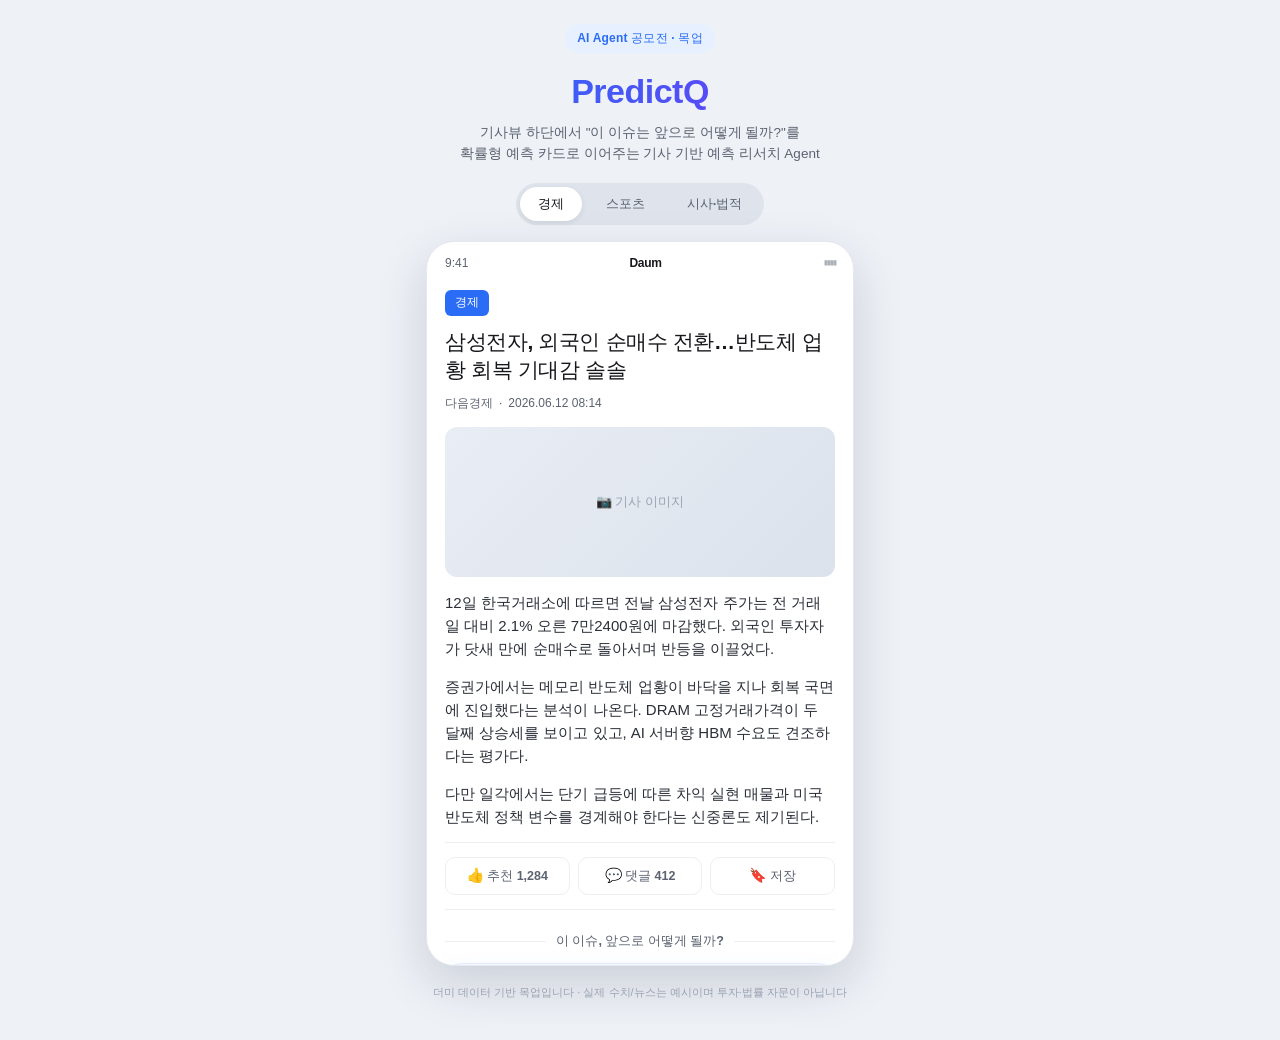
==== index.html @ 740103e2 "feat: PredictQ 기사 기반 예측 카드 Agent 목업 초기 구현 - 다음 모바일 기사뷰 + 하단 예측 카드 정적 목업 - 경제/스포츠/시사·법적 3개 예시 기사 전환 -" ====
<!DOCTYPE html>
<html lang="ko">
<head>
  <meta charset="UTF-8" />
  <meta name="viewport" content="width=device-width, initial-scale=1.0" />
  <title>PredictQ · 다음 기사 기반 예측 리서치 Agent</title>
  <meta name="description" content="다음 모바일 기사뷰 하단에서 '이 이슈는 앞으로 어떻게 될까?'를 확률형 예측 카드로 이어주는 AI Agent 목업" />
  <link rel="stylesheet" href="styles.css" />
</head>
<body>
  <!-- 데스크톱에서도 모바일 프레임 안에 보이도록 감싸는 영역 -->
  <div class="stage">
    <header class="intro">
      <span class="intro__badge">AI Agent 공모전 · 목업</span>
      <h1 class="intro__title">PredictQ</h1>
      <p class="intro__desc">
        기사뷰 하단에서 "이 이슈는 앞으로 어떻게 될까?"를<br />
        <strong>확률형 예측 카드</strong>로 이어주는 기사 기반 예측 리서치 Agent
      </p>
    </header>

    <!-- 예시 기사 전환 탭 -->
    <nav class="switcher" aria-label="예시 기사 선택">
      <button class="switcher__btn is-active" data-index="0">경제</button>
      <button class="switcher__btn" data-index="1">스포츠</button>
      <button class="switcher__btn" data-index="2">시사·법적</button>
    </nav>

    <!-- 모바일 기사뷰 프레임 -->
    <div class="phone">
      <div class="phone__bar">
        <span class="phone__time">9:41</span>
        <span class="phone__brand">Daum</span>
        <span class="phone__icons">▮▮▮ ▮</span>
      </div>
      <main class="article" id="article">
        <!-- JS가 렌더링 -->
      </main>
    </div>

    <footer class="credit">
      더미 데이터 기반 목업입니다 · 실제 수치/뉴스는 예시이며 투자·법률 자문이 아닙니다
    </footer>
  </div>

  <script src="data.js"></script>
  <script src="app.js"></script>
</body>
</html>
---- styles.css ----
/* ===== PredictQ 목업 스타일 ===== */

:root {
  --bg: #eef1f6;
  --phone-bg: #ffffff;
  --ink: #17181c;
  --ink-2: #5b6270;
  --line: #eceef2;
  --accent: #2b6cf6;       /* PredictQ 기본 강조색 */
  --high: #1e9e6a;         /* 확률 높음 */
  --mid: #d98a17;          /* 확률 중간 */
  --low: #6b7280;          /* 확률 낮음/불확실 */
  --radius: 16px;
  font-synthesis: none;
}

* { box-sizing: border-box; }

body {
  margin: 0;
  background: var(--bg);
  color: var(--ink);
  font-family: -apple-system, BlinkMacSystemFont, "Apple SD Gothic Neo",
    "Pretendard", "Malgun Gothic", sans-serif;
  -webkit-font-smoothing: antialiased;
  line-height: 1.55;
}

.stage {
  max-width: 460px;
  margin: 0 auto;
  padding: 24px 16px 40px;
}

/* ── 인트로 ── */
.intro { text-align: center; margin-bottom: 18px; }
.intro__badge {
  display: inline-block;
  font-size: 12px;
  font-weight: 700;
  color: var(--accent);
  background: #e7f0ff;
  padding: 5px 12px;
  border-radius: 999px;
  letter-spacing: 0.2px;
}
.intro__title {
  font-size: 34px;
  font-weight: 800;
  margin: 12px 0 6px;
  letter-spacing: -0.5px;
  background: linear-gradient(90deg, #2b6cf6, #6a3df6);
  -webkit-background-clip: text;
  background-clip: text;
  color: transparent;
}
.intro__desc { font-size: 13.5px; color: var(--ink-2); margin: 0; }

/* ── 예시 전환 탭 ── */
.switcher {
  display: flex;
  gap: 6px;
  background: #dfe4ec;
  padding: 4px;
  border-radius: 999px;
  margin: 0 auto 16px;
  width: fit-content;
}
.switcher__btn {
  border: 0;
  background: transparent;
  color: var(--ink-2);
  font-size: 13px;
  font-weight: 700;
  padding: 8px 18px;
  border-radius: 999px;
  cursor: pointer;
  transition: all 0.18s;
}
.switcher__btn.is-active {
  background: #fff;
  color: var(--ink);
  box-shadow: 0 2px 6px rgba(0, 0, 0, 0.08);
}

/* ── 모바일 프레임 ── */
.phone {
  background: var(--phone-bg);
  border-radius: 28px;
  box-shadow: 0 18px 50px rgba(20, 30, 60, 0.16);
  overflow: hidden;
  border: 1px solid #e4e8ef;
}
.phone__bar {
  display: flex;
  align-items: center;
  justify-content: space-between;
  padding: 12px 18px 8px;
  font-size: 12px;
  color: var(--ink-2);
}
.phone__brand { font-weight: 800; color: var(--ink); letter-spacing: -0.3px; }
.phone__icons { letter-spacing: -3px; opacity: 0.5; }

.article {
  padding: 8px 18px 24px;
  max-height: 76vh;
  overflow-y: auto;
}

/* ── 기사 본문 ── */
.article__cat {
  display: inline-block;
  font-size: 11.5px;
  font-weight: 800;
  padding: 4px 10px;
  border-radius: 6px;
  color: #fff;
}
.cat--econ { background: #2b6cf6; }
.cat--sports { background: #1e9e6a; }
.cat--legal { background: #8a55d6; }

.article__title {
  font-size: 21px;
  font-weight: 800;
  line-height: 1.35;
  letter-spacing: -0.4px;
  margin: 12px 0 10px;
}
.article__meta {
  display: flex;
  gap: 6px;
  font-size: 12px;
  color: var(--ink-2);
  margin-bottom: 14px;
}
.article__photo {
  height: 150px;
  background: linear-gradient(135deg, #e9edf4, #dbe2ec);
  border-radius: 12px;
  display: flex;
  align-items: center;
  justify-content: center;
  color: #9aa3b2;
  font-size: 13px;
  font-weight: 600;
  margin-bottom: 14px;
}
.article__p {
  font-size: 15px;
  color: #2b2f38;
  margin: 0 0 14px;
}

/* ── 기사 하단 피드백 ── */
.article__feedback {
  display: flex;
  gap: 8px;
  padding: 14px 0;
  border-top: 1px solid var(--line);
  border-bottom: 1px solid var(--line);
}
.fb {
  flex: 1;
  border: 1px solid var(--line);
  background: #fff;
  border-radius: 10px;
  padding: 9px 0;
  font-size: 12.5px;
  font-weight: 600;
  color: var(--ink-2);
  cursor: pointer;
}
.fb span { font-size: 14px; }

/* ── "이 이슈 어떻게 될까?" 핸드오프 ── */
.handoff {
  display: flex;
  align-items: center;
  gap: 10px;
  margin: 22px 0 12px;
}
.handoff__line { flex: 1; height: 1px; background: var(--line); }
.handoff__txt { font-size: 12.5px; font-weight: 700; color: var(--ink-2); }

/* ── PredictQ 예측 카드 ── */
.predict {
  border-radius: var(--radius);
  padding: 18px 16px 16px;
  background: linear-gradient(180deg, #f7f9ff, #ffffff);
  border: 1.5px solid #e3eafe;
  box-shadow: 0 8px 24px rgba(43, 108, 246, 0.08);
}
.tone--sports { background: linear-gradient(180deg, #f3fbf7, #fff); border-color: #d7f0e3; }
.tone--legal { background: linear-gradient(180deg, #f9f5ff, #fff); border-color: #ece1fa; }

.predict__head { display: flex; align-items: center; gap: 8px; margin-bottom: 12px; }
.predict__logo {
  font-size: 15px;
  font-weight: 800;
  color: var(--accent);
  letter-spacing: -0.3px;
}
.tone--sports .predict__logo { color: var(--high); }
.tone--legal .predict__logo { color: #8a55d6; }
.predict__tag {
  font-size: 10.5px;
  font-weight: 700;
  color: var(--ink-2);
  background: #fff;
  border: 1px solid var(--line);
  padding: 3px 8px;
  border-radius: 999px;
}

.predict__q {
  font-size: 17px;
  font-weight: 800;
  line-height: 1.4;
  margin: 0 0 16px;
  letter-spacing: -0.3px;
}

/* 게이지 */
.predict__gauge { display: flex; align-items: center; gap: 14px; margin-bottom: 16px; }
.predict__num {
  font-weight: 800;
  line-height: 1;
  white-space: nowrap;
}
.predict__num strong { font-size: 40px; }
.predict__num span { font-size: 18px; margin-left: 2px; }
.predict__num.is-high { color: var(--high); }
.predict__num.is-mid { color: var(--mid); }
.predict__num.is-low { color: var(--low); }

.predict__bar { flex: 1; }
.predict__label { font-size: 12px; font-weight: 700; color: var(--ink-2); }
.predict__track {
  height: 10px;
  background: #e9edf4;
  border-radius: 999px;
  overflow: hidden;
  margin: 6px 0 6px;
}
.predict__fill {
  height: 100%;
  width: 0;
  border-radius: 999px;
  transition: width 0.9s cubic-bezier(0.22, 1, 0.36, 1);
}
.predict__fill.is-high { background: linear-gradient(90deg, #22b277, #1e9e6a); }
.predict__fill.is-mid { background: linear-gradient(90deg, #f0a83a, #d98a17); }
.predict__fill.is-low { background: linear-gradient(90deg, #9aa3b2, #6b7280); }
.predict__updated { font-size: 10.5px; color: var(--ink-2); }

/* 민감 이슈 디스클레이머 */
.predict__disclaimer {
  background: #fff7ed;
  border: 1px solid #ffe2bd;
  border-radius: 12px;
  padding: 10px 12px;
  margin-bottom: 14px;
}
.predict__disclaimer-tag { font-size: 11.5px; font-weight: 800; color: #b5710c; }
.predict__disclaimer ul { margin: 6px 0 0; padding-left: 16px; }
.predict__disclaimer li { font-size: 11.5px; color: #8a6526; margin-bottom: 2px; }

/* 근거 / 변수 2열 */
.predict__grid {
  display: grid;
  grid-template-columns: 1fr 1fr;
  gap: 10px;
  margin-bottom: 12px;
}
.predict__col {
  background: #fff;
  border: 1px solid var(--line);
  border-radius: 12px;
  padding: 11px 12px;
}
.predict__col h4,
.predict__counter h4,
.predict__logwrap h4 {
  font-size: 12.5px;
  font-weight: 800;
  margin: 0 0 8px;
}
.predict__col ul { margin: 0; padding-left: 16px; }
.predict__col li { font-size: 12px; color: #3a4150; margin-bottom: 5px; }

.predict__counter {
  background: #fff;
  border: 1px dashed #cfd6e2;
  border-radius: 12px;
  padding: 11px 12px;
  margin-bottom: 14px;
}
.predict__counter ul { margin: 0; padding-left: 16px; }
.predict__counter li { font-size: 12px; color: var(--ink-2); margin-bottom: 4px; }

/* 업데이트 로그 막대 */
.predict__logwrap { margin-bottom: 16px; }
.predict__log {
  display: flex;
  align-items: flex-end;
  gap: 12px;
  height: 84px;
  padding: 8px 6px 0;
  background: #fff;
  border: 1px solid var(--line);
  border-radius: 12px;
}
.logbar {
  flex: 1;
  display: flex;
  flex-direction: column;
  align-items: center;
  justify-content: flex-end;
  height: 100%;
  position: relative;
}
.logbar__fill {
  width: 70%;
  background: #c8d3e6;
  border-radius: 6px 6px 0 0;
  transition: height 0.6s ease;
}
.logbar.is-now .logbar__fill { background: var(--accent); }
.tone--sports .logbar.is-now .logbar__fill { background: var(--high); }
.tone--legal .logbar.is-now .logbar__fill { background: #8a55d6; }
.logbar__val { font-size: 10.5px; font-weight: 700; color: var(--ink-2); margin-bottom: 3px; }
.logbar.is-now .logbar__val { color: var(--ink); }
.logbar__date { font-size: 10px; color: #9aa3b2; margin-top: 4px; }

/* CTA */
.predict__cta { display: flex; flex-wrap: wrap; gap: 7px; margin-bottom: 12px; }
.cta {
  border: 1px solid #d6deec;
  background: #fff;
  color: var(--ink);
  font-size: 12px;
  font-weight: 700;
  padding: 9px 12px;
  border-radius: 999px;
  cursor: pointer;
  transition: all 0.15s;
}
.cta:hover { border-color: var(--accent); color: var(--accent); }
.cta--primary {
  background: var(--accent);
  color: #fff;
  border-color: var(--accent);
}
.tone--sports .cta--primary { background: var(--high); border-color: var(--high); }
.tone--legal .cta--primary { background: #8a55d6; border-color: #8a55d6; }
.cta--primary:hover { color: #fff; opacity: 0.92; }

.predict__note {
  font-size: 11px;
  color: var(--ink-2);
  margin: 0;
  padding-top: 10px;
  border-top: 1px solid var(--line);
}

/* ── 푸터 ── */
.credit {
  text-align: center;
  font-size: 11px;
  color: #9aa3b2;
  margin-top: 18px;
  line-height: 1.5;
}

/* 스크롤바 살짝 숨기기 */
.article::-webkit-scrollbar { width: 6px; }
.article::-webkit-scrollbar-thumb { background: #d4dae4; border-radius: 999px; }
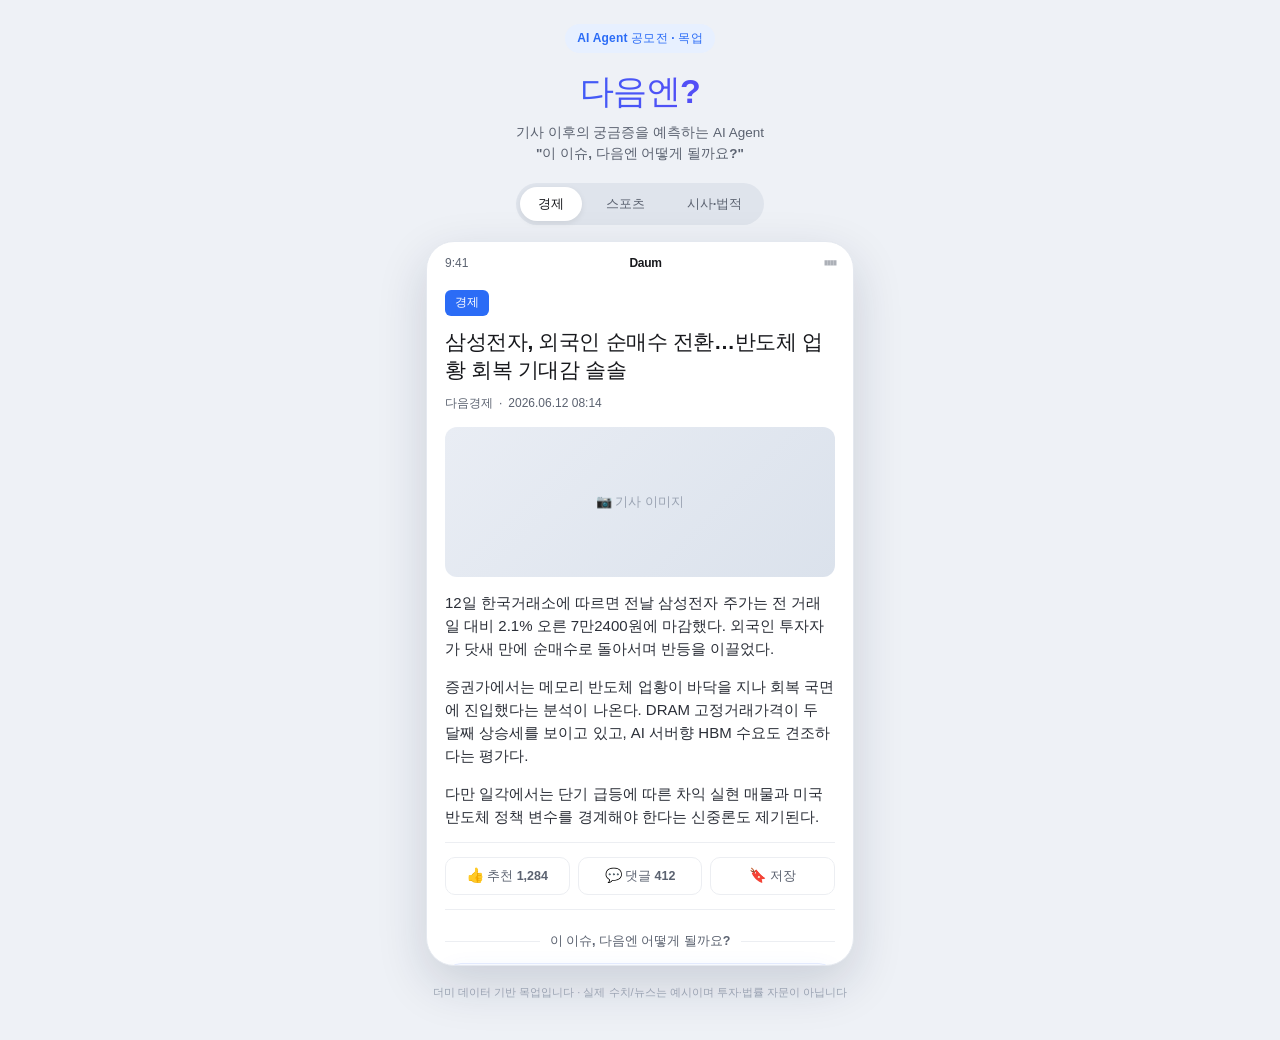
==== commit ce9f1a64: "style: 서비스명 「다음엔?」 브랜딩 반영 - 서비스명 PredictQ → 다음엔? - 보조명: 기사 이후의 궁금증을 예측하는 AI Agent - 카드/핸드오프 문구: 이 이슈" ====
--- a/index.html
+++ b/index.html
@@ -3,8 +3,8 @@
 <head>
   <meta charset="UTF-8" />
   <meta name="viewport" content="width=device-width, initial-scale=1.0" />
-  <title>PredictQ · 다음 기사 기반 예측 리서치 Agent</title>
-  <meta name="description" content="다음 모바일 기사뷰 하단에서 '이 이슈는 앞으로 어떻게 될까?'를 확률형 예측 카드로 이어주는 AI Agent 목업" />
+  <title>다음엔? · 기사 이후의 궁금증을 예측하는 AI Agent</title>
+  <meta name="description" content="다음 모바일 기사뷰 하단에서 '이 이슈, 다음엔 어떻게 될까요?'를 확률형 예측 카드로 이어주는 AI Agent 목업" />
   <link rel="stylesheet" href="styles.css" />
 </head>
 <body>
@@ -12,10 +12,10 @@
   <div class="stage">
     <header class="intro">
       <span class="intro__badge">AI Agent 공모전 · 목업</span>
-      <h1 class="intro__title">PredictQ</h1>
+      <h1 class="intro__title">다음엔?</h1>
       <p class="intro__desc">
-        기사뷰 하단에서 "이 이슈는 앞으로 어떻게 될까?"를<br />
-        <strong>확률형 예측 카드</strong>로 이어주는 기사 기반 예측 리서치 Agent
+        기사 이후의 궁금증을 예측하는 AI Agent<br />
+        <strong>"이 이슈, 다음엔 어떻게 될까요?"</strong>
       </p>
     </header>
 
--- a/styles.css
+++ b/styles.css
@@ -1,4 +1,4 @@
-/* ===== PredictQ 목업 스타일 ===== */
+/* ===== 「다음엔?」 목업 스타일 ===== */
 
 :root {
   --bg: #eef1f6;
@@ -6,7 +6,7 @@
   --ink: #17181c;
   --ink-2: #5b6270;
   --line: #eceef2;
-  --accent: #2b6cf6;       /* PredictQ 기본 강조색 */
+  --accent: #2b6cf6;       /* 「다음엔?」 기본 강조색 */
   --high: #1e9e6a;         /* 확률 높음 */
   --mid: #d98a17;          /* 확률 중간 */
   --low: #6b7280;          /* 확률 낮음/불확실 */
@@ -184,7 +184,7 @@
 .handoff__line { flex: 1; height: 1px; background: var(--line); }
 .handoff__txt { font-size: 12.5px; font-weight: 700; color: var(--ink-2); }
 
-/* ── PredictQ 예측 카드 ── */
+/* ── 「다음엔?」 예측 카드 ── */
 .predict {
   border-radius: var(--radius);
   padding: 18px 16px 16px;
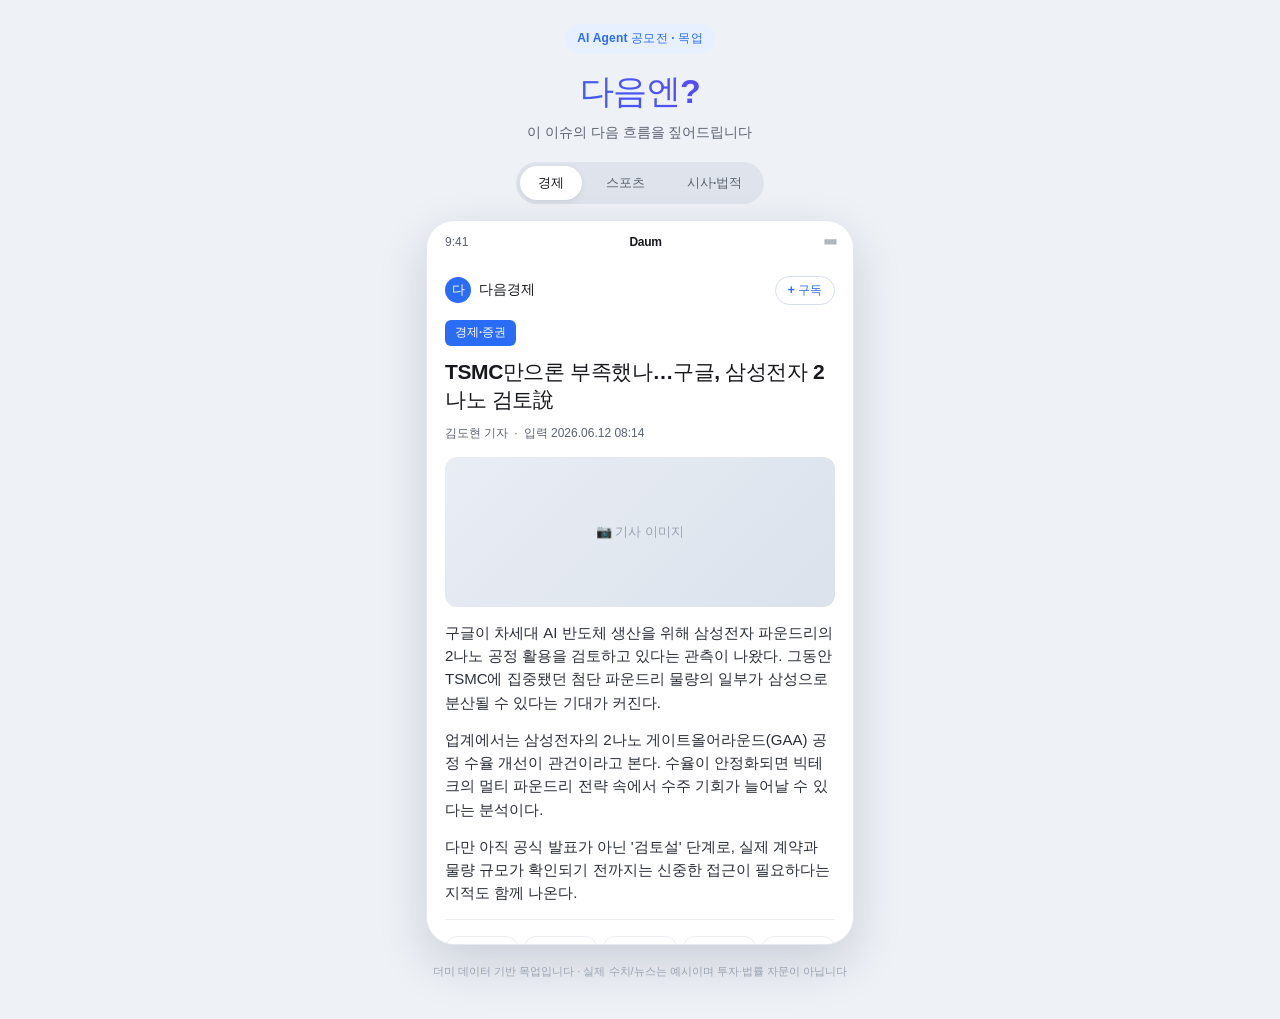
==== commit d1c99357: "refactor: 흐름 카드로 전면 개편 (예측→전망·흐름 톤) - 카피: 확률 대신 자연어 '현재 흐름'을 앞세우고 AI 전망은 보조로 - 보조 카피: 이 이슈의 다음 흐름을 짚" ====
--- a/index.html
+++ b/index.html
@@ -3,8 +3,8 @@
 <head>
   <meta charset="UTF-8" />
   <meta name="viewport" content="width=device-width, initial-scale=1.0" />
-  <title>다음엔? · 기사 이후의 궁금증을 예측하는 AI Agent</title>
-  <meta name="description" content="다음 모바일 기사뷰 하단에서 '이 이슈, 다음엔 어떻게 될까요?'를 확률형 예측 카드로 이어주는 AI Agent 목업" />
+  <title>다음엔? · 이 이슈의 다음 흐름을 짚어드립니다</title>
+  <meta name="description" content="다음 모바일 기사뷰 하단에서 '이 기사, 다음엔 어떻게 될까요?'를 자연어 전망·흐름 카드로 이어주는 AI Agent 목업" />
   <link rel="stylesheet" href="styles.css" />
 </head>
 <body>
@@ -13,10 +13,7 @@
     <header class="intro">
       <span class="intro__badge">AI Agent 공모전 · 목업</span>
       <h1 class="intro__title">다음엔?</h1>
-      <p class="intro__desc">
-        기사 이후의 궁금증을 예측하는 AI Agent<br />
-        <strong>"이 이슈, 다음엔 어떻게 될까요?"</strong>
-      </p>
+      <p class="intro__desc">이 이슈의 다음 흐름을 짚어드립니다</p>
     </header>
 
     <!-- 예시 기사 전환 탭 -->
--- a/styles.css
+++ b/styles.css
@@ -153,26 +153,75 @@
   margin: 0 0 14px;
 }
 
-/* ── 기사 하단 피드백 ── */
-.article__feedback {
-  display: flex;
+/* ── 언론사 헤더 (다음 기사뷰 상단) ── */
+.article__press {
+  display: flex;
+  align-items: center;
   gap: 8px;
-  padding: 14px 0;
+  padding: 8px 0 14px;
+}
+.press__logo {
+  width: 26px;
+  height: 26px;
+  border-radius: 50%;
+  color: #fff;
+  font-size: 13px;
+  font-weight: 800;
+  display: flex;
+  align-items: center;
+  justify-content: center;
+}
+.press__name { font-size: 13.5px; font-weight: 700; }
+.press__sub {
+  margin-left: auto;
+  border: 1px solid #d6deec;
+  background: #fff;
+  color: var(--accent);
+  font-size: 12px;
+  font-weight: 700;
+  padding: 5px 12px;
+  border-radius: 999px;
+  cursor: pointer;
+}
+
+/* ── 표정(감정) 리액션 바 (다음 기사뷰) ── */
+.article__reactions {
+  display: flex;
+  gap: 6px;
+  padding: 16px 0 12px;
+  border-top: 1px solid var(--line);
+}
+.emo {
+  flex: 1;
+  display: flex;
+  flex-direction: column;
+  align-items: center;
+  gap: 3px;
+  border: 1px solid var(--line);
+  background: #fff;
+  border-radius: 12px;
+  padding: 9px 2px 8px;
+  cursor: pointer;
+  transition: border-color 0.15s;
+}
+.emo:hover { border-color: var(--accent); }
+.emo__face { font-size: 19px; line-height: 1; }
+.emo__label { font-size: 10px; color: var(--ink-2); }
+.emo__count { font-size: 11px; font-weight: 700; color: var(--ink); }
+
+/* ── 댓글 바 ── */
+.article__commentbar {
+  display: flex;
+  align-items: center;
+  justify-content: space-between;
+  padding: 12px 0;
   border-top: 1px solid var(--line);
   border-bottom: 1px solid var(--line);
-}
-.fb {
-  flex: 1;
-  border: 1px solid var(--line);
-  background: #fff;
-  border-radius: 10px;
-  padding: 9px 0;
   font-size: 12.5px;
-  font-weight: 600;
-  color: var(--ink-2);
-  cursor: pointer;
-}
-.fb span { font-size: 14px; }
+  color: var(--ink-2);
+}
+.article__commentbar b { font-weight: 700; color: var(--ink); }
+.article__commentbar-icons { font-size: 12px; }
 
 /* ── "이 이슈 어떻게 될까?" 핸드오프 ── */
 .handoff {
@@ -184,8 +233,8 @@
 .handoff__line { flex: 1; height: 1px; background: var(--line); }
 .handoff__txt { font-size: 12.5px; font-weight: 700; color: var(--ink-2); }
 
-/* ── 「다음엔?」 예측 카드 ── */
-.predict {
+/* ── 「다음엔?」 흐름 카드 ── */
+.flowc {
   border-radius: var(--radius);
   padding: 18px 16px 16px;
   background: linear-gradient(180deg, #f7f9ff, #ffffff);
@@ -195,16 +244,16 @@
 .tone--sports { background: linear-gradient(180deg, #f3fbf7, #fff); border-color: #d7f0e3; }
 .tone--legal { background: linear-gradient(180deg, #f9f5ff, #fff); border-color: #ece1fa; }
 
-.predict__head { display: flex; align-items: center; gap: 8px; margin-bottom: 12px; }
-.predict__logo {
+.flowc__head { display: flex; align-items: center; gap: 8px; margin-bottom: 12px; }
+.flowc__logo {
   font-size: 15px;
   font-weight: 800;
   color: var(--accent);
   letter-spacing: -0.3px;
 }
-.tone--sports .predict__logo { color: var(--high); }
-.tone--legal .predict__logo { color: #8a55d6; }
-.predict__tag {
+.tone--sports .flowc__logo { color: var(--high); }
+.tone--legal .flowc__logo { color: #8a55d6; }
+.flowc__tag {
   font-size: 10.5px;
   font-weight: 700;
   color: var(--ink-2);
@@ -214,128 +263,164 @@
   border-radius: 999px;
 }
 
-.predict__q {
-  font-size: 17px;
+.flowc__q {
+  font-size: 18px;
   font-weight: 800;
   line-height: 1.4;
-  margin: 0 0 16px;
+  margin: 0 0 14px;
   letter-spacing: -0.3px;
 }
 
-/* 게이지 */
-.predict__gauge { display: flex; align-items: center; gap: 14px; margin-bottom: 16px; }
-.predict__num {
-  font-weight: 800;
-  line-height: 1;
+/* 현재 흐름(자연어 전망) — 히어로. 확률은 보조로 작게 */
+.flowc__current {
+  display: flex;
+  align-items: center;
+  gap: 11px;
+  background: #fff;
+  border: 1px solid var(--line);
+  border-radius: 14px;
+  padding: 13px 14px;
+  margin-bottom: 14px;
+}
+.flowc__dot { width: 10px; height: 10px; border-radius: 50%; flex-shrink: 0; }
+.flowc__current.is-high .flowc__dot { background: var(--high); }
+.flowc__current.is-mid .flowc__dot { background: var(--mid); }
+.flowc__current.is-low .flowc__dot { background: var(--low); }
+.flowc__current-body { flex: 1; }
+.flowc__current-lab { font-size: 11px; font-weight: 700; color: var(--ink-2); }
+.flowc__current-txt { font-size: 16px; font-weight: 800; margin: 2px 0 0; letter-spacing: -0.3px; }
+.flowc__current.is-high .flowc__current-txt { color: #15835a; }
+.flowc__current.is-mid .flowc__current-txt { color: #b06f0e; }
+.flowc__current.is-low .flowc__current-txt { color: #4b5563; }
+.flowc__ai {
+  font-size: 11px;
+  color: var(--ink-2);
+  background: #f1f4f9;
+  border-radius: 999px;
+  padding: 5px 9px;
   white-space: nowrap;
 }
-.predict__num strong { font-size: 40px; }
-.predict__num span { font-size: 18px; margin-left: 2px; }
-.predict__num.is-high { color: var(--high); }
-.predict__num.is-mid { color: var(--mid); }
-.predict__num.is-low { color: var(--low); }
-
-.predict__bar { flex: 1; }
-.predict__label { font-size: 12px; font-weight: 700; color: var(--ink-2); }
-.predict__track {
-  height: 10px;
-  background: #e9edf4;
-  border-radius: 999px;
-  overflow: hidden;
-  margin: 6px 0 6px;
-}
-.predict__fill {
+.flowc__ai b { font-weight: 800; color: var(--ink); }
+
+/* 민감 이슈 디스클레이머 */
+.flowc__disc {
+  background: #fff7ed;
+  border: 1px solid #ffe2bd;
+  border-radius: 12px;
+  padding: 10px 12px;
+  margin-bottom: 14px;
+}
+.flowc__disc-tag { font-size: 11.5px; font-weight: 800; color: #b5710c; }
+.flowc__disc ul { margin: 6px 0 0; padding-left: 16px; }
+.flowc__disc li { font-size: 11.5px; color: #8a6526; margin-bottom: 2px; }
+
+/* 좋게 볼 점 / 걸리는 점 */
+.flowc__view { margin-bottom: 14px; }
+.flowc__view-row {
+  background: #fff;
+  border: 1px solid var(--line);
+  border-radius: 12px;
+  padding: 11px 12px;
+  margin-bottom: 8px;
+}
+.flowc__view-row p { font-size: 13px; color: #2b2f38; margin: 5px 0 0; }
+.flowc__view-lab { font-size: 12px; font-weight: 800; }
+.flowc__view-row.is-pro .flowc__view-lab { color: #15835a; }
+.flowc__view-row.is-con .flowc__view-lab { color: #b06f0e; }
+
+/* 다음 체크포인트 */
+.flowc__check { margin-bottom: 16px; }
+.flowc h4 { font-size: 12.5px; font-weight: 800; margin: 0 0 8px; }
+.flowc__chips { display: flex; flex-wrap: wrap; gap: 6px; }
+.flowc__chip {
+  font-size: 12px;
+  font-weight: 600;
+  color: #3a4150;
+  background: #fff;
+  border: 1px solid var(--line);
+  border-radius: 999px;
+  padding: 6px 11px;
+}
+
+/* 독자 전망 (구조화된 선택형 참여) */
+.flowc__poll {
+  background: #fff;
+  border: 1px solid var(--line);
+  border-radius: 12px;
+  padding: 12px 13px;
+  margin-bottom: 16px;
+}
+.poll__sent { font-size: 12.5px; color: var(--ink-2); margin: 0 0 10px; }
+.poll__row { display: flex; align-items: center; gap: 9px; margin-bottom: 7px; }
+.poll__name { font-size: 12px; color: var(--ink); width: 92px; flex-shrink: 0; }
+.poll__track { flex: 1; height: 9px; background: #eef1f6; border-radius: 999px; overflow: hidden; }
+.poll__fill {
+  display: block;
   height: 100%;
   width: 0;
   border-radius: 999px;
-  transition: width 0.9s cubic-bezier(0.22, 1, 0.36, 1);
-}
-.predict__fill.is-high { background: linear-gradient(90deg, #22b277, #1e9e6a); }
-.predict__fill.is-mid { background: linear-gradient(90deg, #f0a83a, #d98a17); }
-.predict__fill.is-low { background: linear-gradient(90deg, #9aa3b2, #6b7280); }
-.predict__updated { font-size: 10.5px; color: var(--ink-2); }
-
-/* 민감 이슈 디스클레이머 */
-.predict__disclaimer {
-  background: #fff7ed;
-  border: 1px solid #ffe2bd;
+  background: #c8d3e6;
+  transition: width 0.8s cubic-bezier(0.22, 1, 0.36, 1);
+}
+.poll__fill.is-lead { background: var(--accent); }
+.tone--sports .poll__fill.is-lead { background: var(--high); }
+.tone--legal .poll__fill.is-lead { background: #8a55d6; }
+.poll__pct { font-size: 12px; font-weight: 800; width: 34px; text-align: right; }
+.poll__total { font-size: 11px; color: #9aa3b2; margin: 9px 0 0; }
+
+/* 흐름 업데이트 (텍스트 타임라인) */
+.flowc__updates { margin-bottom: 16px; }
+.upd {
+  border-left: 2px solid #dbe3f0;
+  padding: 0 0 10px 12px;
+  position: relative;
+}
+.upd:last-child { padding-bottom: 0; }
+.upd::before {
+  content: "";
+  position: absolute;
+  left: -5px;
+  top: 3px;
+  width: 8px;
+  height: 8px;
+  border-radius: 50%;
+  background: var(--accent);
+}
+.tone--sports .upd::before { background: var(--high); }
+.tone--legal .upd::before { background: #8a55d6; }
+.upd__time { font-size: 11px; font-weight: 700; color: var(--ink-2); }
+.upd__text { font-size: 13px; color: #2b2f38; margin: 3px 0 0; }
+
+/* 이 흐름 더 보기 (관련 흐름) */
+.flowc__related { margin-bottom: 16px; }
+.rel {
+  display: flex;
+  align-items: center;
+  gap: 10px;
+  background: #fff;
+  border: 1px solid var(--line);
   border-radius: 12px;
   padding: 10px 12px;
-  margin-bottom: 14px;
-}
-.predict__disclaimer-tag { font-size: 11.5px; font-weight: 800; color: #b5710c; }
-.predict__disclaimer ul { margin: 6px 0 0; padding-left: 16px; }
-.predict__disclaimer li { font-size: 11.5px; color: #8a6526; margin-bottom: 2px; }
-
-/* 근거 / 변수 2열 */
-.predict__grid {
-  display: grid;
-  grid-template-columns: 1fr 1fr;
-  gap: 10px;
-  margin-bottom: 12px;
-}
-.predict__col {
-  background: #fff;
-  border: 1px solid var(--line);
-  border-radius: 12px;
-  padding: 11px 12px;
-}
-.predict__col h4,
-.predict__counter h4,
-.predict__logwrap h4 {
-  font-size: 12.5px;
-  font-weight: 800;
-  margin: 0 0 8px;
-}
-.predict__col ul { margin: 0; padding-left: 16px; }
-.predict__col li { font-size: 12px; color: #3a4150; margin-bottom: 5px; }
-
-.predict__counter {
-  background: #fff;
-  border: 1px dashed #cfd6e2;
-  border-radius: 12px;
-  padding: 11px 12px;
-  margin-bottom: 14px;
-}
-.predict__counter ul { margin: 0; padding-left: 16px; }
-.predict__counter li { font-size: 12px; color: var(--ink-2); margin-bottom: 4px; }
-
-/* 업데이트 로그 막대 */
-.predict__logwrap { margin-bottom: 16px; }
-.predict__log {
-  display: flex;
-  align-items: flex-end;
-  gap: 12px;
-  height: 84px;
-  padding: 8px 6px 0;
-  background: #fff;
-  border: 1px solid var(--line);
-  border-radius: 12px;
-}
-.logbar {
-  flex: 1;
-  display: flex;
-  flex-direction: column;
-  align-items: center;
-  justify-content: flex-end;
-  height: 100%;
-  position: relative;
-}
-.logbar__fill {
-  width: 70%;
-  background: #c8d3e6;
-  border-radius: 6px 6px 0 0;
-  transition: height 0.6s ease;
-}
-.logbar.is-now .logbar__fill { background: var(--accent); }
-.tone--sports .logbar.is-now .logbar__fill { background: var(--high); }
-.tone--legal .logbar.is-now .logbar__fill { background: #8a55d6; }
-.logbar__val { font-size: 10.5px; font-weight: 700; color: var(--ink-2); margin-bottom: 3px; }
-.logbar.is-now .logbar__val { color: var(--ink); }
-.logbar__date { font-size: 10px; color: #9aa3b2; margin-top: 4px; }
+  margin-bottom: 7px;
+  cursor: pointer;
+  text-decoration: none;
+}
+.rel:hover { border-color: var(--accent); }
+.rel__tag {
+  font-size: 10.5px;
+  font-weight: 700;
+  color: var(--accent);
+  background: #eef3ff;
+  border-radius: 6px;
+  padding: 3px 7px;
+  white-space: nowrap;
+}
+.tone--sports .rel__tag { color: var(--high); background: #e7f6ef; }
+.tone--legal .rel__tag { color: #8a55d6; background: #f3ecfc; }
+.rel__text { font-size: 13px; color: #2b2f38; }
 
 /* CTA */
-.predict__cta { display: flex; flex-wrap: wrap; gap: 7px; margin-bottom: 12px; }
+.flowc__cta { display: flex; flex-wrap: wrap; gap: 7px; margin-bottom: 12px; }
 .cta {
   border: 1px solid #d6deec;
   background: #fff;
@@ -357,7 +442,7 @@
 .tone--legal .cta--primary { background: #8a55d6; border-color: #8a55d6; }
 .cta--primary:hover { color: #fff; opacity: 0.92; }
 
-.predict__note {
+.flowc__note {
   font-size: 11px;
   color: var(--ink-2);
   margin: 0;
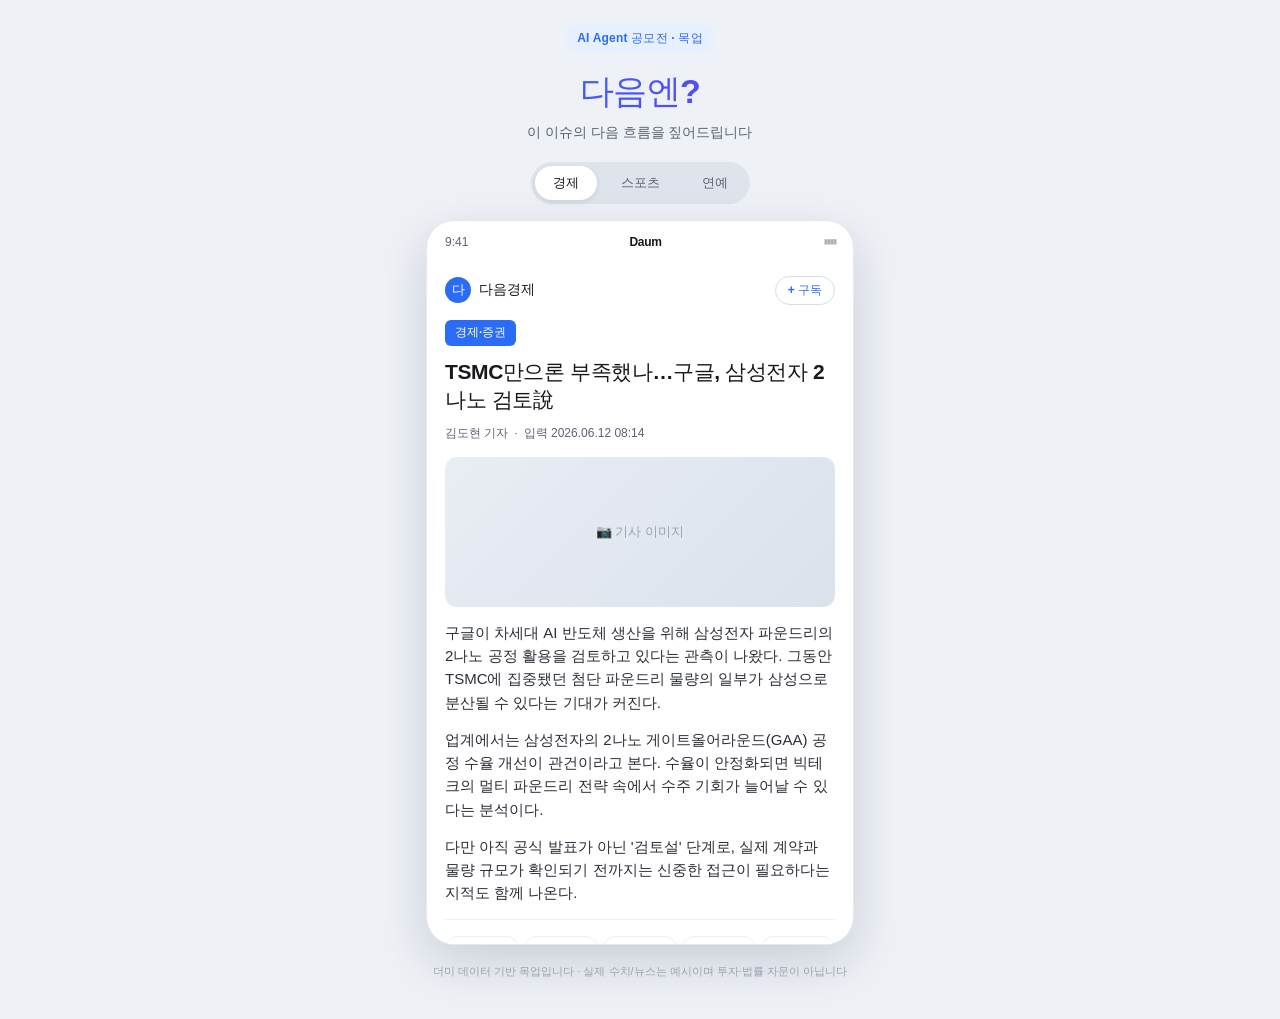
==== commit 70c6312d: "style: 표현·라벨 다듬기 - '결과 정산 미리보기' → '전망 결과 보기' (표현 개선) - 결과 패널 '예측 결과' → '전망 결과' - 스포츠 CTA를 표준 톤으로 통일(" ====
--- a/index.html
+++ b/index.html
@@ -20,7 +20,7 @@
     <nav class="switcher" aria-label="예시 기사 선택">
       <button class="switcher__btn is-active" data-index="0">경제</button>
       <button class="switcher__btn" data-index="1">스포츠</button>
-      <button class="switcher__btn" data-index="2">시사·법적</button>
+      <button class="switcher__btn" data-index="2">연예</button>
     </nav>
 
     <!-- 모바일 기사뷰 프레임 -->
--- a/styles.css
+++ b/styles.css
@@ -187,7 +187,7 @@
 /* ── 표정(감정) 리액션 바 (다음 기사뷰) ── */
 .article__reactions {
   display: flex;
-  gap: 6px;
+  gap: 5px;
   padding: 16px 0 12px;
   border-top: 1px solid var(--line);
 }
@@ -200,13 +200,13 @@
   border: 1px solid var(--line);
   background: #fff;
   border-radius: 12px;
-  padding: 9px 2px 8px;
+  padding: 9px 1px 8px;
   cursor: pointer;
   transition: border-color 0.15s;
 }
 .emo:hover { border-color: var(--accent); }
 .emo__face { font-size: 19px; line-height: 1; }
-.emo__label { font-size: 10px; color: var(--ink-2); }
+.emo__label { font-size: 9.5px; color: var(--ink-2); white-space: nowrap; letter-spacing: -0.3px; }
 .emo__count { font-size: 11px; font-weight: 700; color: var(--ink); }
 
 /* ── 댓글 바 ── */
@@ -230,13 +230,15 @@
   gap: 10px;
   margin: 22px 0 12px;
 }
+.handoff { margin: 22px 0 6px; }
 .handoff__line { flex: 1; height: 1px; background: var(--line); }
-.handoff__txt { font-size: 12.5px; font-weight: 700; color: var(--ink-2); }
-
-/* ── 「다음엔?」 흐름 카드 ── */
-.flowc {
+.handoff__txt { font-size: 13px; font-weight: 800; color: var(--ink); white-space: nowrap; }
+.handoff__sub { font-size: 12px; color: var(--ink-2); text-align: center; margin: 0 0 12px; }
+
+/* ── 「다음엔?」 2지선다 흐름 카드 ── */
+.dn {
   border-radius: var(--radius);
-  padding: 18px 16px 16px;
+  padding: 18px 16px 14px;
   background: linear-gradient(180deg, #f7f9ff, #ffffff);
   border: 1.5px solid #e3eafe;
   box-shadow: 0 8px 24px rgba(43, 108, 246, 0.08);
@@ -244,211 +246,144 @@
 .tone--sports { background: linear-gradient(180deg, #f3fbf7, #fff); border-color: #d7f0e3; }
 .tone--legal { background: linear-gradient(180deg, #f9f5ff, #fff); border-color: #ece1fa; }
 
-.flowc__head { display: flex; align-items: center; gap: 8px; margin-bottom: 12px; }
-.flowc__logo {
-  font-size: 15px;
-  font-weight: 800;
-  color: var(--accent);
-  letter-spacing: -0.3px;
-}
-.tone--sports .flowc__logo { color: var(--high); }
-.tone--legal .flowc__logo { color: #8a55d6; }
-.flowc__tag {
-  font-size: 10.5px;
-  font-weight: 700;
-  color: var(--ink-2);
-  background: #fff;
-  border: 1px solid var(--line);
-  padding: 3px 8px;
-  border-radius: 999px;
-}
-
-.flowc__q {
-  font-size: 18px;
-  font-weight: 800;
-  line-height: 1.4;
-  margin: 0 0 14px;
-  letter-spacing: -0.3px;
-}
-
-/* 현재 흐름(자연어 전망) — 히어로. 확률은 보조로 작게 */
-.flowc__current {
-  display: flex;
-  align-items: center;
-  gap: 11px;
-  background: #fff;
-  border: 1px solid var(--line);
-  border-radius: 14px;
-  padding: 13px 14px;
-  margin-bottom: 14px;
-}
-.flowc__dot { width: 10px; height: 10px; border-radius: 50%; flex-shrink: 0; }
-.flowc__current.is-high .flowc__dot { background: var(--high); }
-.flowc__current.is-mid .flowc__dot { background: var(--mid); }
-.flowc__current.is-low .flowc__dot { background: var(--low); }
-.flowc__current-body { flex: 1; }
-.flowc__current-lab { font-size: 11px; font-weight: 700; color: var(--ink-2); }
-.flowc__current-txt { font-size: 16px; font-weight: 800; margin: 2px 0 0; letter-spacing: -0.3px; }
-.flowc__current.is-high .flowc__current-txt { color: #15835a; }
-.flowc__current.is-mid .flowc__current-txt { color: #b06f0e; }
-.flowc__current.is-low .flowc__current-txt { color: #4b5563; }
-.flowc__ai {
-  font-size: 11px;
-  color: var(--ink-2);
-  background: #f1f4f9;
-  border-radius: 999px;
-  padding: 5px 9px;
-  white-space: nowrap;
-}
-.flowc__ai b { font-weight: 800; color: var(--ink); }
-
-/* 민감 이슈 디스클레이머 */
-.flowc__disc {
-  background: #fff7ed;
-  border: 1px solid #ffe2bd;
-  border-radius: 12px;
-  padding: 10px 12px;
-  margin-bottom: 14px;
-}
-.flowc__disc-tag { font-size: 11.5px; font-weight: 800; color: #b5710c; }
-.flowc__disc ul { margin: 6px 0 0; padding-left: 16px; }
-.flowc__disc li { font-size: 11.5px; color: #8a6526; margin-bottom: 2px; }
-
-/* 좋게 볼 점 / 걸리는 점 */
-.flowc__view { margin-bottom: 14px; }
-.flowc__view-row {
-  background: #fff;
-  border: 1px solid var(--line);
-  border-radius: 12px;
-  padding: 11px 12px;
-  margin-bottom: 8px;
-}
-.flowc__view-row p { font-size: 13px; color: #2b2f38; margin: 5px 0 0; }
-.flowc__view-lab { font-size: 12px; font-weight: 800; }
-.flowc__view-row.is-pro .flowc__view-lab { color: #15835a; }
-.flowc__view-row.is-con .flowc__view-lab { color: #b06f0e; }
-
-/* 다음 체크포인트 */
-.flowc__check { margin-bottom: 16px; }
-.flowc h4 { font-size: 12.5px; font-weight: 800; margin: 0 0 8px; }
-.flowc__chips { display: flex; flex-wrap: wrap; gap: 6px; }
-.flowc__chip {
-  font-size: 12px;
-  font-weight: 600;
-  color: #3a4150;
-  background: #fff;
-  border: 1px solid var(--line);
-  border-radius: 999px;
-  padding: 6px 11px;
-}
-
-/* 독자 전망 (구조화된 선택형 참여) */
-.flowc__poll {
-  background: #fff;
-  border: 1px solid var(--line);
-  border-radius: 12px;
-  padding: 12px 13px;
-  margin-bottom: 16px;
-}
-.poll__sent { font-size: 12.5px; color: var(--ink-2); margin: 0 0 10px; }
-.poll__row { display: flex; align-items: center; gap: 9px; margin-bottom: 7px; }
-.poll__name { font-size: 12px; color: var(--ink); width: 92px; flex-shrink: 0; }
-.poll__track { flex: 1; height: 9px; background: #eef1f6; border-radius: 999px; overflow: hidden; }
-.poll__fill {
-  display: block;
-  height: 100%;
-  width: 0;
-  border-radius: 999px;
-  background: #c8d3e6;
+.dn__head { display: flex; align-items: center; gap: 8px; margin-bottom: 12px; flex-wrap: wrap; }
+.dn__logo { font-size: 15px; font-weight: 800; color: var(--accent); letter-spacing: -0.3px; }
+.tone--sports .dn__logo { color: var(--high); }
+.tone--legal .dn__logo { color: #8a55d6; }
+.dn__tag {
+  font-size: 10.5px; font-weight: 700; color: var(--ink-2);
+  background: #fff; border: 1px solid var(--line); padding: 3px 8px; border-radius: 999px;
+}
+.dn__settle {
+  margin-left: auto; border: 1px solid #d6deec; background: #fff; color: var(--ink-2);
+  font-size: 11px; font-weight: 700; padding: 5px 10px; border-radius: 999px; cursor: pointer;
+}
+
+.dn__q { font-size: 19px; font-weight: 800; line-height: 1.4; margin: 0 0 16px; letter-spacing: -0.3px; }
+
+/* AI 전망 */
+.dn__ai { background: #fff; border: 1px solid var(--line); border-radius: 14px; padding: 13px 14px; margin-bottom: 14px; }
+.dn__ai-top { display: flex; align-items: center; gap: 8px; margin-bottom: 8px; }
+.dn__ai-lab { font-size: 13px; font-weight: 800; color: var(--accent); }
+.tone--sports .dn__ai-lab { color: var(--high); }
+.tone--legal .dn__ai-lab { color: #8a55d6; }
+.dn__ai-sub { font-size: 11px; color: var(--ink-2); background: #f1f4f9; border-radius: 999px; padding: 3px 8px; }
+.dn__ai-sent { font-size: 14px; color: #2b2f38; margin: 0 0 11px; line-height: 1.5; }
+
+/* 2지선다 분할 막대 (공용) */
+.dn__split { display: flex; gap: 4px; }
+.dn__seg {
+  display: flex; align-items: center; justify-content: space-between; gap: 4px;
+  min-width: 0; height: 38px; padding: 0 11px; border-radius: 9px;
+  background: #eef1f6; color: var(--ink-2); font-size: 12px; font-weight: 700;
+  white-space: nowrap; overflow: hidden;
   transition: width 0.8s cubic-bezier(0.22, 1, 0.36, 1);
 }
-.poll__fill.is-lead { background: var(--accent); }
-.tone--sports .poll__fill.is-lead { background: var(--high); }
-.tone--legal .poll__fill.is-lead { background: #8a55d6; }
-.poll__pct { font-size: 12px; font-weight: 800; width: 34px; text-align: right; }
-.poll__total { font-size: 11px; color: #9aa3b2; margin: 9px 0 0; }
-
-/* 흐름 업데이트 (텍스트 타임라인) */
-.flowc__updates { margin-bottom: 16px; }
-.upd {
-  border-left: 2px solid #dbe3f0;
-  padding: 0 0 10px 12px;
-  position: relative;
-}
-.upd:last-child { padding-bottom: 0; }
-.upd::before {
-  content: "";
-  position: absolute;
-  left: -5px;
-  top: 3px;
-  width: 8px;
-  height: 8px;
-  border-radius: 50%;
-  background: var(--accent);
-}
-.tone--sports .upd::before { background: var(--high); }
-.tone--legal .upd::before { background: #8a55d6; }
-.upd__time { font-size: 11px; font-weight: 700; color: var(--ink-2); }
-.upd__text { font-size: 13px; color: #2b2f38; margin: 3px 0 0; }
-
-/* 이 흐름 더 보기 (관련 흐름) */
-.flowc__related { margin-bottom: 16px; }
-.rel {
-  display: flex;
-  align-items: center;
-  gap: 10px;
-  background: #fff;
-  border: 1px solid var(--line);
-  border-radius: 12px;
-  padding: 10px 12px;
-  margin-bottom: 7px;
-  cursor: pointer;
-  text-decoration: none;
-}
-.rel:hover { border-color: var(--accent); }
-.rel__tag {
-  font-size: 10.5px;
-  font-weight: 700;
-  color: var(--accent);
-  background: #eef3ff;
-  border-radius: 6px;
-  padding: 3px 7px;
-  white-space: nowrap;
-}
-.tone--sports .rel__tag { color: var(--high); background: #e7f6ef; }
-.tone--legal .rel__tag { color: #8a55d6; background: #f3ecfc; }
-.rel__text { font-size: 13px; color: #2b2f38; }
+.dn__seg b { font-size: 13px; }
+.dn__seg.is-lead { background: #dbe7fb; color: #1a4fa0; }
+.tone--sports .dn__seg.is-lead { background: #dbf0e5; color: #136e4f; }
+.tone--legal .dn__seg.is-lead { background: #ece0fa; color: #6a3db0; }
+
+/* 내 전망 남기기 (투표) */
+.dn__vote { margin-bottom: 14px; }
+.dn__vote-lab { font-size: 13px; font-weight: 700; color: var(--ink); display: block; margin-bottom: 8px; }
+.dn__vote-btns { display: flex; gap: 8px; }
+.vbtn {
+  flex: 1; height: 52px; border: 1.5px solid #d6deec; background: #fff; color: var(--ink);
+  font-size: 16px; font-weight: 800; border-radius: 12px; cursor: pointer; transition: all 0.15s;
+}
+.vbtn:hover:not(:disabled) { border-color: var(--accent); color: var(--accent); }
+.vbtn:disabled { cursor: default; opacity: 0.5; }
+.vbtn.is-picked { background: var(--accent); color: #fff; border-color: var(--accent); opacity: 1; }
+.tone--sports .vbtn.is-picked { background: var(--high); border-color: var(--high); }
+.tone--legal .vbtn.is-picked { background: #8a55d6; border-color: #8a55d6; }
+
+/* 독자 전망 (투표 후 공개) — AI 전망과 색을 구분(보라 계열) */
+.dn__reader { background: #fff; border: 1px solid var(--line); border-radius: 14px; padding: 13px 14px; margin-bottom: 14px; }
+.dn__reader.is-locked { background: #f3f5f9; border-style: dashed; }
+.dn__reader.is-locked .dn__reader-body { display: none; }
+.dn__reader:not(.is-locked) .dn__reader-lock { display: none; }
+.dn__reader-lock { font-size: 13px; font-weight: 700; color: var(--ink-2); text-align: center; padding: 6px 0; }
+.dn__reader-head { display: flex; align-items: baseline; justify-content: space-between; margin-bottom: 9px; }
+.dn__reader-head span { font-size: 13px; font-weight: 800; color: #7a5cc4; }
+.dn__reader-head em { font-size: 11px; color: var(--ink-2); font-style: normal; }
+.dn__reader .dn__seg.is-lead { background: #e7defa; color: #5a3aa6; }
+.dn__mypick { font-size: 12.5px; color: var(--ink-2); margin: 10px 0 0; }
+.dn__mypick b { color: var(--ink); font-weight: 800; }
 
 /* CTA */
-.flowc__cta { display: flex; flex-wrap: wrap; gap: 7px; margin-bottom: 12px; }
+.dn__cta { display: flex; flex-wrap: wrap; gap: 7px; margin-bottom: 4px; }
 .cta {
-  border: 1px solid #d6deec;
-  background: #fff;
-  color: var(--ink);
-  font-size: 12px;
-  font-weight: 700;
-  padding: 9px 12px;
-  border-radius: 999px;
-  cursor: pointer;
-  transition: all 0.15s;
+  border: 1px solid #d6deec; background: #fff; color: var(--ink);
+  font-size: 12.5px; font-weight: 700; padding: 10px 13px; border-radius: 999px;
+  cursor: pointer; transition: all 0.15s;
 }
 .cta:hover { border-color: var(--accent); color: var(--accent); }
-.cta--primary {
-  background: var(--accent);
-  color: #fff;
-  border-color: var(--accent);
-}
+.cta--primary { background: var(--accent); color: #fff; border-color: var(--accent); }
 .tone--sports .cta--primary { background: var(--high); border-color: var(--high); }
 .tone--legal .cta--primary { background: #8a55d6; border-color: #8a55d6; }
 .cta--primary:hover { color: #fff; opacity: 0.92; }
 
-.flowc__note {
-  font-size: 11px;
-  color: var(--ink-2);
-  margin: 0;
-  padding-top: 10px;
-  border-top: 1px solid var(--line);
-}
+/* 자세히 보기 (접기) */
+.dn__more { width: 100%; border: 0; background: transparent; color: var(--ink-2); font-size: 13px; font-weight: 700; padding: 12px 0 4px; cursor: pointer; }
+.dn__detail { display: none; }
+.dn__detail.is-open { display: block; padding-top: 6px; }
+
+.dn h4 { font-size: 13px; font-weight: 800; margin: 0 0 8px; }
+
+/* 좋게 볼 점 / 걸리는 점 */
+.dn__view { margin-bottom: 16px; }
+.dn__view-row { background: #fff; border: 1px solid var(--line); border-radius: 12px; padding: 12px 13px; margin-bottom: 8px; }
+.dn__view-row p { font-size: 14px; color: #2b2f38; margin: 5px 0 0; line-height: 1.5; }
+.dn__view-lab { font-size: 12.5px; font-weight: 800; }
+.dn__view-row.is-pro .dn__view-lab { color: #15835a; }
+.dn__view-row.is-con .dn__view-lab { color: #b06f0e; }
+
+/* 다음 체크포인트 */
+.dn__check { margin-bottom: 16px; }
+.dn__chips { display: flex; flex-wrap: wrap; gap: 6px; }
+.dn__chip { font-size: 12.5px; font-weight: 600; color: #3a4150; background: #fff; border: 1px solid var(--line); border-radius: 999px; padding: 7px 12px; }
+
+/* 커뮤니티 의견 (예측 주제 기반 토론 카드) */
+.dn__community { margin-bottom: 16px; }
+.dn__comm-card { background: #fff; border: 1px solid var(--line); border-radius: 14px; padding: 13px 14px; }
+.dn__comm-brand { font-size: 11px; font-weight: 800; color: var(--accent); }
+.tone--sports .dn__comm-brand { color: var(--high); }
+.tone--legal .dn__comm-brand { color: #8a55d6; }
+.dn__comm-title { font-size: 15px; font-weight: 800; margin: 5px 0 3px; }
+.dn__comm-desc { font-size: 13px; color: var(--ink-2); margin: 0 0 11px; }
+.dn__comm-btns { display: flex; gap: 8px; }
+.dn__comm-btns .cta { flex: 1; text-align: center; }
+
+/* 흐름 업데이트 */
+.dn__updates { margin-bottom: 4px; }
+.dn__upd { border-left: 2px solid #dbe3f0; padding: 0 0 10px 12px; position: relative; }
+.dn__upd:last-child { padding-bottom: 0; }
+.dn__upd::before { content: ""; position: absolute; left: -5px; top: 4px; width: 8px; height: 8px; border-radius: 50%; background: var(--accent); }
+.tone--sports .dn__upd::before { background: var(--high); }
+.tone--legal .dn__upd::before { background: #8a55d6; }
+.dn__upd-time { font-size: 11.5px; font-weight: 800; color: var(--ink-2); }
+.dn__upd p { font-size: 14px; color: #2b2f38; margin: 3px 0 0; line-height: 1.5; }
+
+/* 결과 정산 (재방문 장치) */
+.dn__resolved { display: none; }
+.dn.show-resolved .dn__live { display: none; }
+.dn.show-resolved .dn__resolved { display: block; }
+.dn__resolved-badge { display: inline-block; font-size: 12.5px; font-weight: 800; color: #15835a; background: #e7f6ef; border-radius: 999px; padding: 6px 12px; }
+.dn__resolved-badge--wait { color: #b06f0e; background: #fff3e0; }
+.dn__resolved-outcome { font-size: 18px; font-weight: 800; margin: 12px 0; }
+.dn__resolved-msg { font-size: 14px; color: var(--ink-2); margin: 12px 0 0; line-height: 1.5; }
+.dn__resolved-list { list-style: none; margin: 0 0 12px; padding: 0; background: #fff; border: 1px solid var(--line); border-radius: 12px; overflow: hidden; }
+.dn__resolved-list li { display: flex; justify-content: space-between; padding: 11px 13px; font-size: 14px; border-bottom: 1px solid var(--line); }
+.dn__resolved-list li:last-child { border-bottom: 0; }
+.dn__resolved-list span { color: var(--ink-2); }
+.dn__resolved-list b { font-weight: 800; }
+.dn__resolved-result { font-size: 15px; font-weight: 800; text-align: center; padding: 12px; border-radius: 12px; }
+.dn__resolved-result.is-hit { color: #15835a; background: #e7f6ef; }
+.dn__resolved-result.is-miss { color: #b5710c; background: #fff3e0; }
+
+/* 안내 */
+.dn__note { font-size: 11.5px; color: var(--ink-2); margin: 12px 0 0; padding-top: 10px; border-top: 1px solid var(--line); line-height: 1.5; }
 
 /* ── 푸터 ── */
 .credit {
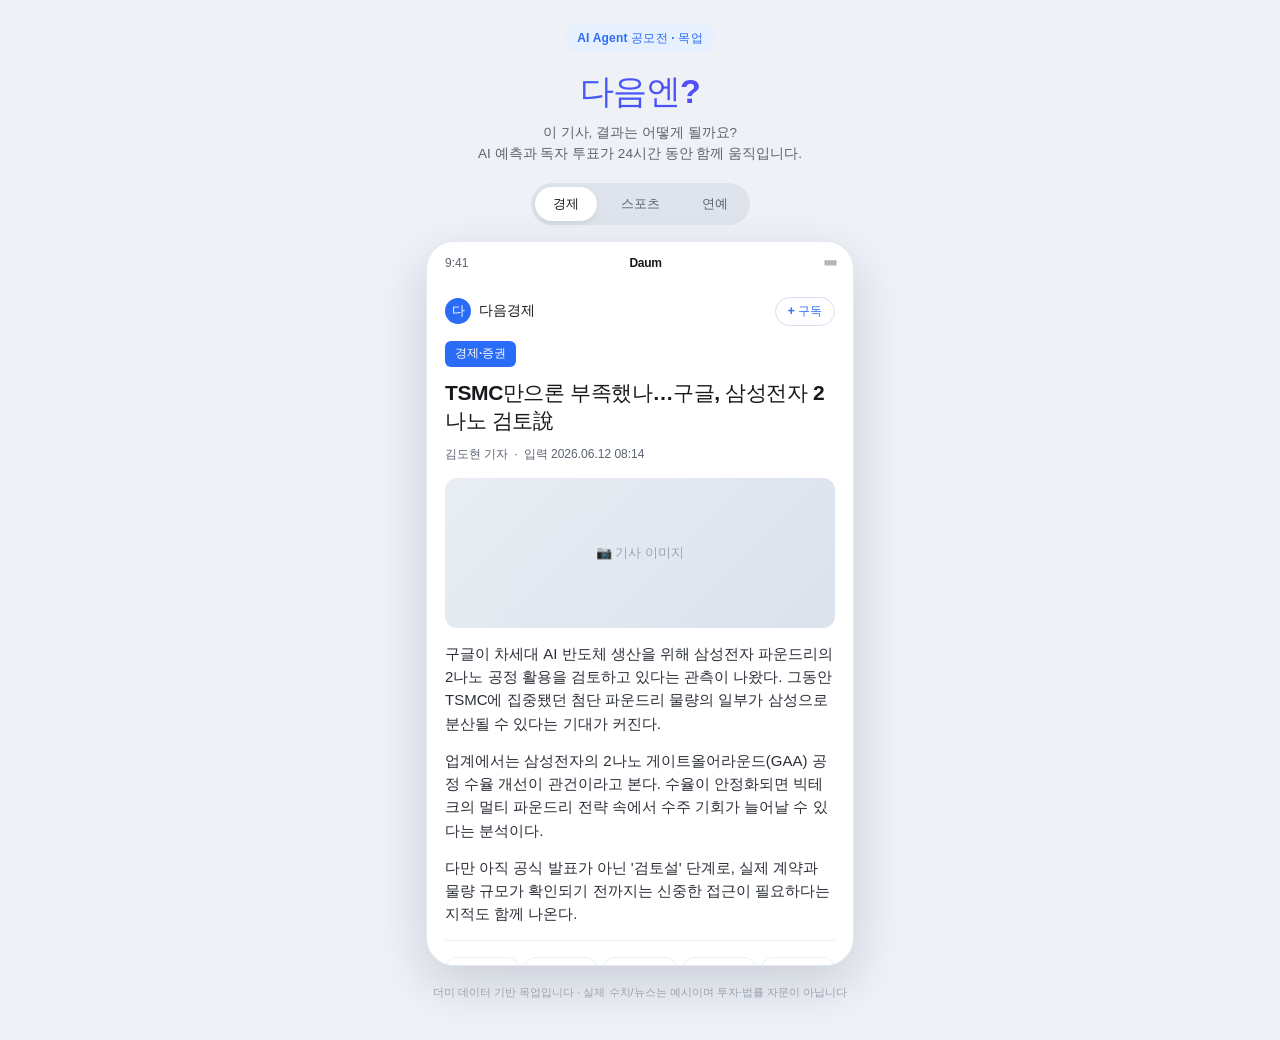
==== commit a243a076: "feat: 라이브 참여형 예측 서비스로 개편 (선거방송 톤) - '전망' → '예측' 톤 전환, 상단 카피/보조 카피 교체 - 24시간 라이브 상태 + 카운트다운(마감 임박/투표 " ====
--- a/index.html
+++ b/index.html
@@ -3,8 +3,8 @@
 <head>
   <meta charset="UTF-8" />
   <meta name="viewport" content="width=device-width, initial-scale=1.0" />
-  <title>다음엔? · 이 이슈의 다음 흐름을 짚어드립니다</title>
-  <meta name="description" content="다음 모바일 기사뷰 하단에서 '이 기사, 다음엔 어떻게 될까요?'를 자연어 전망·흐름 카드로 이어주는 AI Agent 목업" />
+  <title>다음엔? · 이 기사, 결과는 어떻게 될까요?</title>
+  <meta name="description" content="기사 송고 후 24시간 동안 AI 예측과 독자 투표가 맞붙는, 다음 모바일 기사뷰 하단의 라이브 예측 Agent 목업" />
   <link rel="stylesheet" href="styles.css" />
 </head>
 <body>
@@ -13,7 +13,7 @@
     <header class="intro">
       <span class="intro__badge">AI Agent 공모전 · 목업</span>
       <h1 class="intro__title">다음엔?</h1>
-      <p class="intro__desc">이 이슈의 다음 흐름을 짚어드립니다</p>
+      <p class="intro__desc">이 기사, 결과는 어떻게 될까요?<br />AI 예측과 독자 투표가 24시간 동안 함께 움직입니다.</p>
     </header>
 
     <!-- 예시 기사 전환 탭 -->
--- a/styles.css
+++ b/styles.css
@@ -235,7 +235,7 @@
 .handoff__txt { font-size: 13px; font-weight: 800; color: var(--ink); white-space: nowrap; }
 .handoff__sub { font-size: 12px; color: var(--ink-2); text-align: center; margin: 0 0 12px; }
 
-/* ── 「다음엔?」 2지선다 흐름 카드 ── */
+/* ── 「다음엔?」 라이브 예측 카드 ── */
 .dn {
   border-radius: var(--radius);
   padding: 18px 16px 14px;
@@ -246,114 +246,131 @@
 .tone--sports { background: linear-gradient(180deg, #f3fbf7, #fff); border-color: #d7f0e3; }
 .tone--legal { background: linear-gradient(180deg, #f9f5ff, #fff); border-color: #ece1fa; }
 
-.dn__head { display: flex; align-items: center; gap: 8px; margin-bottom: 12px; flex-wrap: wrap; }
+.dn__head { display: flex; align-items: center; gap: 8px; margin-bottom: 12px; }
 .dn__logo { font-size: 15px; font-weight: 800; color: var(--accent); letter-spacing: -0.3px; }
 .tone--sports .dn__logo { color: var(--high); }
 .tone--legal .dn__logo { color: #8a55d6; }
-.dn__tag {
-  font-size: 10.5px; font-weight: 700; color: var(--ink-2);
-  background: #fff; border: 1px solid var(--line); padding: 3px 8px; border-radius: 999px;
-}
-.dn__settle {
-  margin-left: auto; border: 1px solid #d6deec; background: #fff; color: var(--ink-2);
-  font-size: 11px; font-weight: 700; padding: 5px 10px; border-radius: 999px; cursor: pointer;
-}
+.dn__tag { font-size: 10.5px; font-weight: 700; color: var(--ink-2); background: #fff; border: 1px solid var(--line); padding: 3px 8px; border-radius: 999px; }
+.dn__settle { margin-left: auto; border: 1px solid #d6deec; background: #fff; color: var(--ink-2); font-size: 11px; font-weight: 700; padding: 5px 10px; border-radius: 999px; cursor: pointer; }
+
+/* 24시간 라이브 상태 */
+.dn__live { background: #fff; border: 1px solid var(--line); border-radius: 14px; padding: 12px 14px; margin-bottom: 14px; }
+.dn__live-top { display: flex; align-items: center; gap: 8px; margin-bottom: 8px; }
+.dn__live-badge { display: inline-flex; align-items: center; gap: 6px; font-size: 12px; font-weight: 800; color: #c0392b; }
+.dn__dot { width: 8px; height: 8px; border-radius: 50%; background: #e24b4a; animation: dnpulse 1.4s infinite; }
+@keyframes dnpulse { 0%, 100% { opacity: 1; } 50% { opacity: 0.25; } }
+.dn__live-soon { display: none; font-size: 12px; font-weight: 800; color: #b06f0e; }
+.dn__gap { margin-left: auto; font-size: 11px; font-weight: 700; color: var(--ink-2); background: #f1f4f9; border-radius: 999px; padding: 4px 10px; }
+.dn__count-wrap { font-size: 13px; font-weight: 600; color: var(--ink-2); }
+.dn__count { font-size: 23px; font-weight: 800; color: var(--ink); font-variant-numeric: tabular-nums; letter-spacing: 0.5px; margin-left: 4px; }
+.dn__live-note { font-size: 11.5px; color: var(--ink-2); margin: 6px 0 0; }
+.dn__closed { display: none; font-size: 14px; font-weight: 800; color: var(--ink); }
+.dn.is-soon .dn__live-badge { display: none; }
+.dn.is-soon .dn__live-soon { display: inline-flex; }
+.dn.is-soon .dn__count { color: #c0392b; }
+.dn.is-closed .dn__live { background: #f3f5f9; }
+.dn.is-closed .dn__live-badge,
+.dn.is-closed .dn__live-soon,
+.dn.is-closed .dn__count-wrap,
+.dn.is-closed .dn__live-note,
+.dn.is-closed .dn__gap { display: none; }
+.dn.is-closed .dn__closed { display: block; }
+.dn.is-closed .dn__opt { opacity: 0.5; }
 
 .dn__q { font-size: 19px; font-weight: 800; line-height: 1.4; margin: 0 0 16px; letter-spacing: -0.3px; }
-
-/* AI 전망 */
-.dn__ai { background: #fff; border: 1px solid var(--line); border-radius: 14px; padding: 13px 14px; margin-bottom: 14px; }
-.dn__ai-top { display: flex; align-items: center; gap: 8px; margin-bottom: 8px; }
-.dn__ai-lab { font-size: 13px; font-weight: 800; color: var(--accent); }
+.dn h4 { font-size: 13px; font-weight: 800; margin: 0 0 8px; }
+
+/* AI 예측 */
+.dn__ai { margin-bottom: 14px; }
+.dn__ai-lab { display: inline-block; font-size: 12px; font-weight: 800; color: var(--accent); margin-bottom: 8px; }
 .tone--sports .dn__ai-lab { color: var(--high); }
 .tone--legal .dn__ai-lab { color: #8a55d6; }
-.dn__ai-sub { font-size: 11px; color: var(--ink-2); background: #f1f4f9; border-radius: 999px; padding: 3px 8px; }
-.dn__ai-sent { font-size: 14px; color: #2b2f38; margin: 0 0 11px; line-height: 1.5; }
-
-/* 2지선다 분할 막대 (공용) */
-.dn__split { display: flex; gap: 4px; }
-.dn__seg {
-  display: flex; align-items: center; justify-content: space-between; gap: 4px;
-  min-width: 0; height: 38px; padding: 0 11px; border-radius: 9px;
-  background: #eef1f6; color: var(--ink-2); font-size: 12px; font-weight: 700;
-  white-space: nowrap; overflow: hidden;
-  transition: width 0.8s cubic-bezier(0.22, 1, 0.36, 1);
-}
-.dn__seg b { font-size: 13px; }
-.dn__seg.is-lead { background: #dbe7fb; color: #1a4fa0; }
-.tone--sports .dn__seg.is-lead { background: #dbf0e5; color: #136e4f; }
-.tone--legal .dn__seg.is-lead { background: #ece0fa; color: #6a3db0; }
-
-/* 내 전망 남기기 (투표) */
-.dn__vote { margin-bottom: 14px; }
-.dn__vote-lab { font-size: 13px; font-weight: 700; color: var(--ink); display: block; margin-bottom: 8px; }
-.dn__vote-btns { display: flex; gap: 8px; }
-.vbtn {
-  flex: 1; height: 52px; border: 1.5px solid #d6deec; background: #fff; color: var(--ink);
-  font-size: 16px; font-weight: 800; border-radius: 12px; cursor: pointer; transition: all 0.15s;
-}
-.vbtn:hover:not(:disabled) { border-color: var(--accent); color: var(--accent); }
-.vbtn:disabled { cursor: default; opacity: 0.5; }
-.vbtn.is-picked { background: var(--accent); color: #fff; border-color: var(--accent); opacity: 1; }
-.tone--sports .vbtn.is-picked { background: var(--high); border-color: var(--high); }
-.tone--legal .vbtn.is-picked { background: #8a55d6; border-color: #8a55d6; }
-
-/* 독자 전망 (투표 후 공개) — AI 전망과 색을 구분(보라 계열) */
-.dn__reader { background: #fff; border: 1px solid var(--line); border-radius: 14px; padding: 13px 14px; margin-bottom: 14px; }
+.dn__ai-sent { font-size: 14px; color: #2b2f38; margin: 9px 0 0; line-height: 1.5; }
+
+/* VS 막대 (선거 개표 그래픽) */
+.dn__vsbar { display: flex; gap: 3px; height: 40px; }
+.dn__vsseg { display: flex; align-items: center; gap: 6px; min-width: 0; padding: 0 12px; font-size: 12px; font-weight: 700; white-space: nowrap; overflow: hidden; background: #eef1f6; color: var(--ink-2); transition: width 0.9s cubic-bezier(0.22, 1, 0.36, 1); }
+.dn__vsseg b { font-size: 14px; }
+.dn__vsseg--a { justify-content: flex-start; border-radius: 9px 4px 4px 9px; }
+.dn__vsseg--b { justify-content: flex-end; border-radius: 4px 9px 9px 4px; }
+.dn__vsbar--ai .dn__vsseg.is-lead { background: #dbe7fb; color: #1a4fa0; }
+.tone--sports .dn__vsbar--ai .dn__vsseg.is-lead { background: #dbf0e5; color: #136e4f; }
+.tone--legal .dn__vsbar--ai .dn__vsseg.is-lead { background: #ece0fa; color: #6a3db0; }
+.dn__vsbar--reader .dn__vsseg.is-lead { background: #e7defa; color: #5a3aa6; }
+
+/* AI 예측 근거 (AI 바로 아래 묶음) */
+.dn__view { background: #fafbfe; border: 1px solid var(--line); border-radius: 14px; padding: 13px 14px; margin-bottom: 16px; }
+.dn__view-row { margin-bottom: 11px; }
+.dn__view-row p { font-size: 14px; color: #2b2f38; margin: 3px 0 0; line-height: 1.5; }
+.dn__view-lab { font-size: 12.5px; font-weight: 800; }
+.dn__view-row.is-pro .dn__view-lab { color: #15835a; }
+.dn__view-row.is-con .dn__view-lab { color: #b06f0e; }
+.dn__check { border-top: 1px solid var(--line); padding-top: 11px; }
+.dn__check-lab { display: block; font-size: 12.5px; font-weight: 800; margin-bottom: 8px; }
+.dn__chips { display: flex; flex-wrap: wrap; gap: 6px; }
+.dn__chip { font-size: 12px; color: #3a4150; background: #fff; border: 1px solid var(--line); border-radius: 999px; padding: 6px 11px; }
+
+/* 사용자 투표 (VS 대결) */
+.dn__vote { margin-bottom: 16px; }
+.dn__vote-lab { display: block; font-size: 14px; font-weight: 800; text-align: center; margin-bottom: 10px; }
+.dn__vs { display: flex; align-items: stretch; position: relative; }
+.dn__opt { flex: 1; height: 60px; border: 2px solid #d6deec; background: #fff; color: var(--ink); font-size: 17px; font-weight: 800; cursor: pointer; transition: all 0.15s; }
+.dn__opt--a { border-radius: 14px 0 0 14px; border-right: 0; }
+.dn__opt--b { border-radius: 0 14px 14px 0; border-left: 0; }
+.dn__opt:hover:not(:disabled) { border-color: var(--accent); color: var(--accent); }
+.dn__opt:disabled { cursor: default; opacity: 0.5; }
+.dn__opt.is-picked { background: var(--accent); color: #fff; border-color: var(--accent); opacity: 1; }
+.tone--sports .dn__opt.is-picked { background: var(--high); border-color: var(--high); }
+.tone--legal .dn__opt.is-picked { background: #8a55d6; border-color: #8a55d6; }
+.dn__vsbadge { position: absolute; left: 50%; top: 50%; transform: translate(-50%, -50%); z-index: 2; width: 36px; height: 36px; border-radius: 50%; background: var(--ink); color: #fff; font-size: 12px; font-weight: 800; display: flex; align-items: center; justify-content: center; border: 3px solid #fff; }
+.dn__mypick { font-size: 12.5px; color: var(--ink-2); text-align: center; margin: 10px 0 0; }
+.dn__mypick b { color: var(--ink); font-weight: 800; }
+
+/* 독자 예측 (투표 후 공개) */
+.dn__reader { background: #fff; border: 1px solid var(--line); border-radius: 14px; padding: 13px 14px; margin-bottom: 16px; }
 .dn__reader.is-locked { background: #f3f5f9; border-style: dashed; }
 .dn__reader.is-locked .dn__reader-body { display: none; }
 .dn__reader:not(.is-locked) .dn__reader-lock { display: none; }
 .dn__reader-lock { font-size: 13px; font-weight: 700; color: var(--ink-2); text-align: center; padding: 6px 0; }
-.dn__reader-head { display: flex; align-items: baseline; justify-content: space-between; margin-bottom: 9px; }
+.dn__reader-head { display: flex; align-items: baseline; justify-content: space-between; margin-bottom: 10px; }
 .dn__reader-head span { font-size: 13px; font-weight: 800; color: #7a5cc4; }
 .dn__reader-head em { font-size: 11px; color: var(--ink-2); font-style: normal; }
-.dn__reader .dn__seg.is-lead { background: #e7defa; color: #5a3aa6; }
-.dn__mypick { font-size: 12.5px; color: var(--ink-2); margin: 10px 0 0; }
-.dn__mypick b { color: var(--ink); font-weight: 800; }
-
-/* CTA */
-.dn__cta { display: flex; flex-wrap: wrap; gap: 7px; margin-bottom: 4px; }
-.cta {
-  border: 1px solid #d6deec; background: #fff; color: var(--ink);
-  font-size: 12.5px; font-weight: 700; padding: 10px 13px; border-radius: 999px;
-  cursor: pointer; transition: all 0.15s;
-}
+.dn__compare { font-size: 13px; font-weight: 700; color: var(--ink); text-align: center; margin: 11px 0 0; }
+
+/* 아고라X 커뮤니티 */
+.dn__agora { margin-bottom: 16px; }
+.dn__agora-card { background: #fff; border: 1px solid var(--line); border-radius: 14px; padding: 13px 14px; }
+.dn__agora-brand { display: inline-block; font-size: 11px; font-weight: 800; color: #fff; background: var(--accent); border-radius: 6px; padding: 3px 9px; letter-spacing: 0.3px; }
+.tone--sports .dn__agora-brand { background: var(--high); }
+.tone--legal .dn__agora-brand { background: #8a55d6; }
+.dn__agora-title { font-size: 15px; font-weight: 800; margin: 8px 0 3px; }
+.dn__agora-desc { font-size: 13px; color: var(--ink-2); margin: 0 0 11px; }
+.dn__agora-btns { display: flex; gap: 8px; }
+.dn__agora-btns .cta { flex: 1; text-align: center; }
+.cta { border: 1px solid #d6deec; background: #fff; color: var(--ink); font-size: 13px; font-weight: 700; padding: 11px 13px; border-radius: 10px; cursor: pointer; transition: all 0.15s; }
 .cta:hover { border-color: var(--accent); color: var(--accent); }
 .cta--primary { background: var(--accent); color: #fff; border-color: var(--accent); }
 .tone--sports .cta--primary { background: var(--high); border-color: var(--high); }
 .tone--legal .cta--primary { background: #8a55d6; border-color: #8a55d6; }
 .cta--primary:hover { color: #fff; opacity: 0.92; }
 
-/* 자세히 보기 (접기) */
-.dn__more { width: 100%; border: 0; background: transparent; color: var(--ink-2); font-size: 13px; font-weight: 700; padding: 12px 0 4px; cursor: pointer; }
-.dn__detail { display: none; }
-.dn__detail.is-open { display: block; padding-top: 6px; }
-
-.dn h4 { font-size: 13px; font-weight: 800; margin: 0 0 8px; }
-
-/* 좋게 볼 점 / 걸리는 점 */
-.dn__view { margin-bottom: 16px; }
-.dn__view-row { background: #fff; border: 1px solid var(--line); border-radius: 12px; padding: 12px 13px; margin-bottom: 8px; }
-.dn__view-row p { font-size: 14px; color: #2b2f38; margin: 5px 0 0; line-height: 1.5; }
-.dn__view-lab { font-size: 12.5px; font-weight: 800; }
-.dn__view-row.is-pro .dn__view-lab { color: #15835a; }
-.dn__view-row.is-con .dn__view-lab { color: #b06f0e; }
-
-/* 다음 체크포인트 */
-.dn__check { margin-bottom: 16px; }
-.dn__chips { display: flex; flex-wrap: wrap; gap: 6px; }
-.dn__chip { font-size: 12.5px; font-weight: 600; color: #3a4150; background: #fff; border: 1px solid var(--line); border-radius: 999px; padding: 7px 12px; }
-
-/* 커뮤니티 의견 (예측 주제 기반 토론 카드) */
-.dn__community { margin-bottom: 16px; }
-.dn__comm-card { background: #fff; border: 1px solid var(--line); border-radius: 14px; padding: 13px 14px; }
-.dn__comm-brand { font-size: 11px; font-weight: 800; color: var(--accent); }
-.tone--sports .dn__comm-brand { color: var(--high); }
-.tone--legal .dn__comm-brand { color: #8a55d6; }
-.dn__comm-title { font-size: 15px; font-weight: 800; margin: 5px 0 3px; }
-.dn__comm-desc { font-size: 13px; color: var(--ink-2); margin: 0 0 11px; }
-.dn__comm-btns { display: flex; gap: 8px; }
-.dn__comm-btns .cta { flex: 1; text-align: center; }
+/* 액션 버튼 (알림 1 + 더보기/저장 2분할) */
+.dn__actions { margin-bottom: 16px; }
+.act { display: flex; align-items: center; gap: 11px; width: 100%; border: 1px solid #d6deec; background: #fff; border-radius: 12px; padding: 12px 14px; cursor: pointer; text-align: left; }
+.act:hover { border-color: var(--accent); }
+.act__ico { font-size: 20px; flex-shrink: 0; }
+.act__body { display: flex; flex-direction: column; line-height: 1.3; }
+.act__body b { font-size: 14px; font-weight: 800; }
+.act__body em { font-size: 11.5px; color: var(--ink-2); font-style: normal; }
+.act--primary { background: var(--accent); border-color: var(--accent); margin-bottom: 8px; }
+.act--primary:hover { border-color: var(--accent); opacity: 0.95; }
+.act--primary .act__body b { color: #fff; }
+.act--primary .act__body em { color: rgba(255, 255, 255, 0.85); }
+.tone--sports .act--primary { background: var(--high); border-color: var(--high); }
+.tone--legal .act--primary { background: #8a55d6; border-color: #8a55d6; }
+.dn__actions-row { display: flex; gap: 8px; }
+.dn__actions-row .act { flex: 1; }
+.act--sub .act__body b { font-size: 13px; }
 
 /* 흐름 업데이트 */
 .dn__updates { margin-bottom: 4px; }
@@ -365,22 +382,23 @@
 .dn__upd-time { font-size: 11.5px; font-weight: 800; color: var(--ink-2); }
 .dn__upd p { font-size: 14px; color: #2b2f38; margin: 3px 0 0; line-height: 1.5; }
 
-/* 결과 정산 (재방문 장치) */
+/* 결과 확인 (재방문 장치) */
 .dn__resolved { display: none; }
+.dn.show-resolved .dn__main { display: none; }
 .dn.show-resolved .dn__live { display: none; }
 .dn.show-resolved .dn__resolved { display: block; }
-.dn__resolved-badge { display: inline-block; font-size: 12.5px; font-weight: 800; color: #15835a; background: #e7f6ef; border-radius: 999px; padding: 6px 12px; }
-.dn__resolved-badge--wait { color: #b06f0e; background: #fff3e0; }
-.dn__resolved-outcome { font-size: 18px; font-weight: 800; margin: 12px 0; }
-.dn__resolved-msg { font-size: 14px; color: var(--ink-2); margin: 12px 0 0; line-height: 1.5; }
-.dn__resolved-list { list-style: none; margin: 0 0 12px; padding: 0; background: #fff; border: 1px solid var(--line); border-radius: 12px; overflow: hidden; }
-.dn__resolved-list li { display: flex; justify-content: space-between; padding: 11px 13px; font-size: 14px; border-bottom: 1px solid var(--line); }
-.dn__resolved-list li:last-child { border-bottom: 0; }
-.dn__resolved-list span { color: var(--ink-2); }
-.dn__resolved-list b { font-weight: 800; }
-.dn__resolved-result { font-size: 15px; font-weight: 800; text-align: center; padding: 12px; border-radius: 12px; }
-.dn__resolved-result.is-hit { color: #15835a; background: #e7f6ef; }
-.dn__resolved-result.is-miss { color: #b5710c; background: #fff3e0; }
+.dn__rbadge { display: inline-block; font-size: 12.5px; font-weight: 800; color: #fff; background: var(--ink); border-radius: 999px; padding: 6px 12px; }
+.dn__rbadge--wait { color: #b06f0e; background: #fff3e0; }
+.dn__routcome { font-size: 20px; font-weight: 800; margin: 12px 0; }
+.dn__rmsg { font-size: 14px; color: var(--ink-2); margin: 12px 0 0; line-height: 1.5; }
+.dn__rlist { list-style: none; margin: 0 0 12px; padding: 0; background: #fff; border: 1px solid var(--line); border-radius: 12px; overflow: hidden; }
+.dn__rlist li { display: flex; justify-content: space-between; padding: 11px 13px; font-size: 14px; border-bottom: 1px solid var(--line); }
+.dn__rlist li:last-child { border-bottom: 0; }
+.dn__rlist span { color: var(--ink-2); }
+.dn__rlist b { font-weight: 800; }
+.dn__rresult { font-size: 16px; font-weight: 800; text-align: center; padding: 14px; border-radius: 12px; }
+.dn__rresult.is-hit { color: #15835a; background: #e7f6ef; }
+.dn__rresult.is-miss { color: #b5710c; background: #fff3e0; }
 
 /* 안내 */
 .dn__note { font-size: 11.5px; color: var(--ink-2); margin: 12px 0 0; padding-top: 10px; border-top: 1px solid var(--line); line-height: 1.5; }
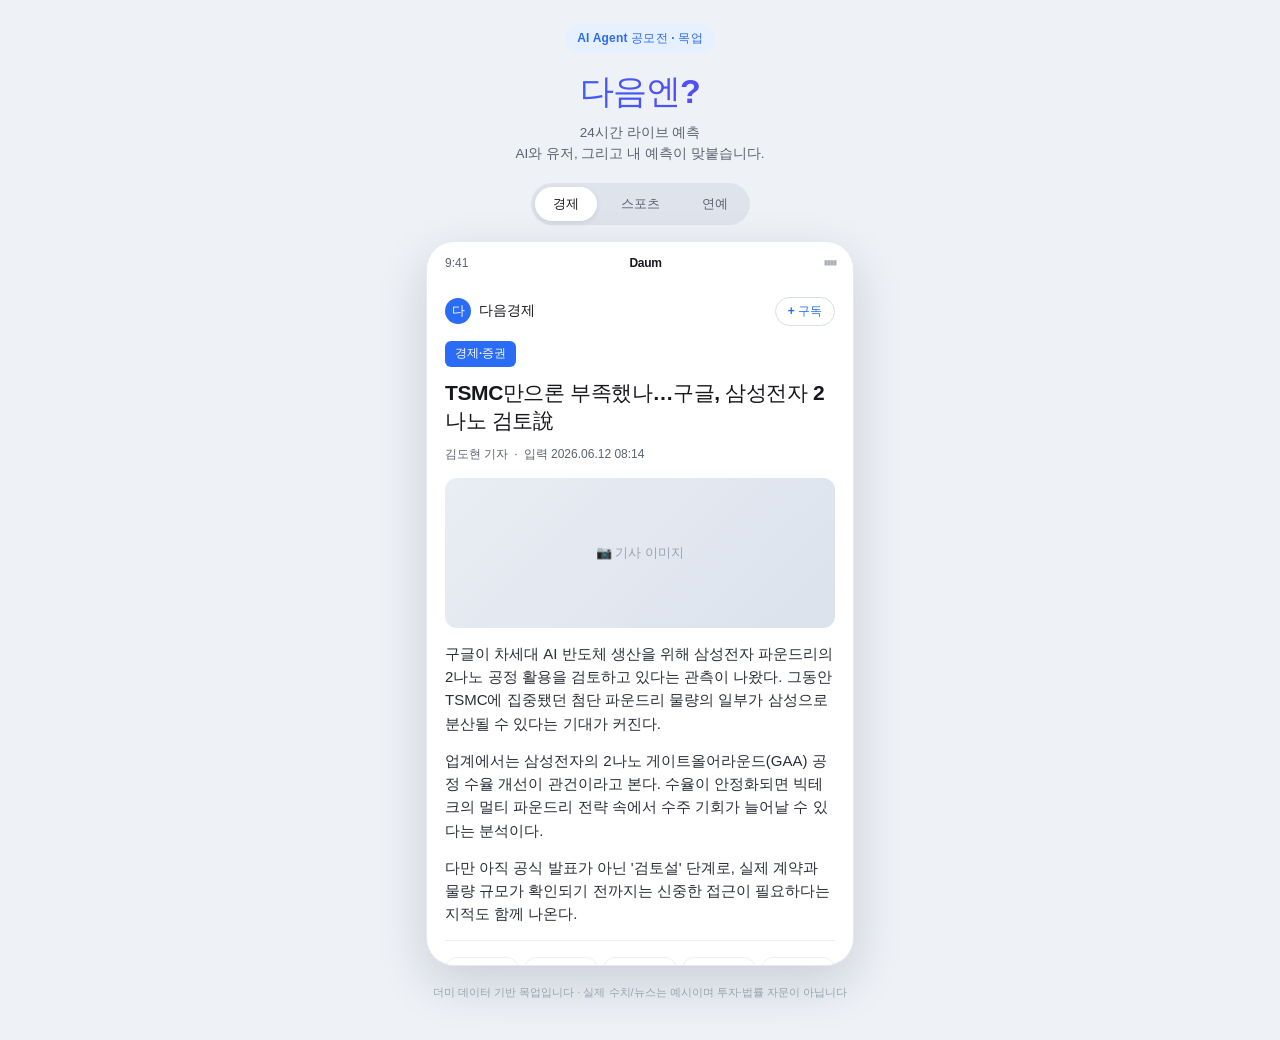
==== commit 0478d7fd: "refactor: AI vs 유저 vs 나 라이브 대결 플로우로 11슬롯 재정리 - 브랜드 헤더 강화: '다음엔?' 큰 타이틀 + LIVE 배지 + 보조 카피 - 마감 타이머 한 " ====
--- a/index.html
+++ b/index.html
@@ -13,7 +13,7 @@
     <header class="intro">
       <span class="intro__badge">AI Agent 공모전 · 목업</span>
       <h1 class="intro__title">다음엔?</h1>
-      <p class="intro__desc">이 기사, 결과는 어떻게 될까요?<br />AI 예측과 독자 투표가 24시간 동안 함께 움직입니다.</p>
+      <p class="intro__desc">24시간 라이브 예측<br />AI와 유저, 그리고 내 예측이 맞붙습니다.</p>
     </header>
 
     <!-- 예시 기사 전환 탭 -->
--- a/styles.css
+++ b/styles.css
@@ -235,10 +235,10 @@
 .handoff__txt { font-size: 13px; font-weight: 800; color: var(--ink); white-space: nowrap; }
 .handoff__sub { font-size: 12px; color: var(--ink-2); text-align: center; margin: 0 0 12px; }
 
-/* ── 「다음엔?」 라이브 예측 카드 ── */
+/* ── 「다음엔?」 24시간 라이브 예측 카드 ── */
 .dn {
   border-radius: var(--radius);
-  padding: 18px 16px 14px;
+  padding: 16px 16px 14px;
   background: linear-gradient(180deg, #f7f9ff, #ffffff);
   border: 1.5px solid #e3eafe;
   box-shadow: 0 8px 24px rgba(43, 108, 246, 0.08);
@@ -246,43 +246,47 @@
 .tone--sports { background: linear-gradient(180deg, #f3fbf7, #fff); border-color: #d7f0e3; }
 .tone--legal { background: linear-gradient(180deg, #f9f5ff, #fff); border-color: #ece1fa; }
 
-.dn__head { display: flex; align-items: center; gap: 8px; margin-bottom: 12px; }
-.dn__logo { font-size: 15px; font-weight: 800; color: var(--accent); letter-spacing: -0.3px; }
-.tone--sports .dn__logo { color: var(--high); }
-.tone--legal .dn__logo { color: #8a55d6; }
-.dn__tag { font-size: 10.5px; font-weight: 700; color: var(--ink-2); background: #fff; border: 1px solid var(--line); padding: 3px 8px; border-radius: 999px; }
+/* 1. 브랜드 / 라이브 헤더 */
+.dn__brand { display: flex; align-items: center; gap: 9px; }
+.dn__brand-name { font-size: 24px; font-weight: 800; color: var(--accent); letter-spacing: -0.6px; }
+.tone--sports .dn__brand-name { color: var(--high); }
+.tone--legal .dn__brand-name { color: #8a55d6; }
+.dn__brand-live { display: inline-flex; align-items: center; gap: 5px; font-size: 11px; font-weight: 800; color: #c0392b; background: #fdeaea; border-radius: 999px; padding: 4px 9px; }
+.dn__dot { width: 7px; height: 7px; border-radius: 50%; background: #e24b4a; animation: dnpulse 1.4s infinite; }
+@keyframes dnpulse { 0%, 100% { opacity: 1; } 50% { opacity: 0.25; } }
 .dn__settle { margin-left: auto; border: 1px solid #d6deec; background: #fff; color: var(--ink-2); font-size: 11px; font-weight: 700; padding: 5px 10px; border-radius: 999px; cursor: pointer; }
-
-/* 24시간 라이브 상태 */
-.dn__live { background: #fff; border: 1px solid var(--line); border-radius: 14px; padding: 12px 14px; margin-bottom: 14px; }
-.dn__live-top { display: flex; align-items: center; gap: 8px; margin-bottom: 8px; }
-.dn__live-badge { display: inline-flex; align-items: center; gap: 6px; font-size: 12px; font-weight: 800; color: #c0392b; }
-.dn__dot { width: 8px; height: 8px; border-radius: 50%; background: #e24b4a; animation: dnpulse 1.4s infinite; }
-@keyframes dnpulse { 0%, 100% { opacity: 1; } 50% { opacity: 0.25; } }
-.dn__live-soon { display: none; font-size: 12px; font-weight: 800; color: #b06f0e; }
-.dn__gap { margin-left: auto; font-size: 11px; font-weight: 700; color: var(--ink-2); background: #f1f4f9; border-radius: 999px; padding: 4px 10px; }
-.dn__count-wrap { font-size: 13px; font-weight: 600; color: var(--ink-2); }
-.dn__count { font-size: 23px; font-weight: 800; color: var(--ink); font-variant-numeric: tabular-nums; letter-spacing: 0.5px; margin-left: 4px; }
-.dn__live-note { font-size: 11.5px; color: var(--ink-2); margin: 6px 0 0; }
-.dn__closed { display: none; font-size: 14px; font-weight: 800; color: var(--ink); }
-.dn.is-soon .dn__live-badge { display: none; }
-.dn.is-soon .dn__live-soon { display: inline-flex; }
+.dn__brand-sub { font-size: 12px; color: var(--ink-2); margin: 5px 0 14px; }
+
+/* 2. 마감 타이머 */
+.dn__timer { display: flex; align-items: center; gap: 9px; background: #fff; border: 1px solid var(--line); border-radius: 12px; padding: 10px 13px; }
+.dn__timer-stat { font-size: 12px; font-weight: 800; color: var(--ink-2); }
+.dn__timer-main { margin-left: auto; font-size: 13px; color: var(--ink-2); }
+.dn__count { font-size: 17px; font-weight: 800; color: var(--ink); font-variant-numeric: tabular-nums; letter-spacing: 0.5px; }
+.dn__timer-closed { display: none; font-size: 14px; font-weight: 800; color: var(--ink); }
+.dn__timer-sub { font-size: 11px; color: var(--ink-2); margin: 6px 0 16px; }
+.dn.is-soon .dn__timer { background: #fff5ea; border-color: #ffd9a8; }
+.dn.is-soon .dn__timer-stat { color: #c0392b; }
 .dn.is-soon .dn__count { color: #c0392b; }
-.dn.is-closed .dn__live { background: #f3f5f9; }
-.dn.is-closed .dn__live-badge,
-.dn.is-closed .dn__live-soon,
-.dn.is-closed .dn__count-wrap,
-.dn.is-closed .dn__live-note,
-.dn.is-closed .dn__gap { display: none; }
-.dn.is-closed .dn__closed { display: block; }
+.dn.is-closed .dn__timer-stat, .dn.is-closed .dn__timer-main { display: none; }
+.dn.is-closed .dn__timer-closed { display: block; }
 .dn.is-closed .dn__opt { opacity: 0.5; }
 
-.dn__q { font-size: 19px; font-weight: 800; line-height: 1.4; margin: 0 0 16px; letter-spacing: -0.3px; }
 .dn h4 { font-size: 13px; font-weight: 800; margin: 0 0 8px; }
-
-/* AI 예측 */
+.dn__slot-lab { display: block; font-size: 12.5px; font-weight: 800; color: var(--ink-2); margin-bottom: 9px; }
+
+/* 3. 예측 질문 + VS 매치업 */
+.dn__q { font-size: 19px; font-weight: 800; line-height: 1.4; margin: 0 0 12px; letter-spacing: -0.3px; }
+.dn__matchup { display: flex; align-items: stretch; position: relative; margin-bottom: 18px; }
+.dn__mu { flex: 1; display: flex; align-items: center; justify-content: center; height: 48px; font-size: 16px; font-weight: 800; background: #fff; border: 1.5px solid var(--line); }
+.dn__mu--a { border-radius: 12px 0 0 12px; color: #1a4fa0; }
+.dn__mu--b { border-radius: 0 12px 12px 0; color: #8a3b3b; }
+.tone--sports .dn__mu--a { color: #136e4f; } .tone--sports .dn__mu--b { color: #5f5e5a; }
+.tone--legal .dn__mu--a { color: #6a3db0; } .tone--legal .dn__mu--b { color: #5f5e5a; }
+.dn__mu-vs { position: absolute; left: 50%; top: 50%; transform: translate(-50%, -50%); z-index: 2; width: 34px; height: 34px; border-radius: 50%; background: var(--ink); color: #fff; font-size: 12px; font-weight: 800; display: flex; align-items: center; justify-content: center; border: 3px solid #fff; }
+
+/* 4. AI 예측 */
 .dn__ai { margin-bottom: 14px; }
-.dn__ai-lab { display: inline-block; font-size: 12px; font-weight: 800; color: var(--accent); margin-bottom: 8px; }
+.dn__ai-lab { display: inline-block; font-size: 12.5px; font-weight: 800; color: var(--accent); margin-bottom: 8px; }
 .tone--sports .dn__ai-lab { color: var(--high); }
 .tone--legal .dn__ai-lab { color: #8a55d6; }
 .dn__ai-sent { font-size: 14px; color: #2b2f38; margin: 9px 0 0; line-height: 1.5; }
@@ -298,8 +302,9 @@
 .tone--legal .dn__vsbar--ai .dn__vsseg.is-lead { background: #ece0fa; color: #6a3db0; }
 .dn__vsbar--reader .dn__vsseg.is-lead { background: #e7defa; color: #5a3aa6; }
 
-/* AI 예측 근거 (AI 바로 아래 묶음) */
+/* 5. AI 판단 근거 (AI 바로 아래 묶음) */
 .dn__view { background: #fafbfe; border: 1px solid var(--line); border-radius: 14px; padding: 13px 14px; margin-bottom: 16px; }
+.dn__view-title { font-size: 13px; font-weight: 800; margin: 0 0 11px; color: var(--ink); }
 .dn__view-row { margin-bottom: 11px; }
 .dn__view-row p { font-size: 14px; color: #2b2f38; margin: 3px 0 0; line-height: 1.5; }
 .dn__view-lab { font-size: 12.5px; font-weight: 800; }
@@ -310,11 +315,11 @@
 .dn__chips { display: flex; flex-wrap: wrap; gap: 6px; }
 .dn__chip { font-size: 12px; color: #3a4150; background: #fff; border: 1px solid var(--line); border-radius: 999px; padding: 6px 11px; }
 
-/* 사용자 투표 (VS 대결) */
-.dn__vote { margin-bottom: 16px; }
-.dn__vote-lab { display: block; font-size: 14px; font-weight: 800; text-align: center; margin-bottom: 10px; }
+/* 6. 내 예측 */
+.dn__mine { margin-bottom: 16px; }
+.dn__mine-q { font-size: 14px; font-weight: 800; text-align: center; margin: 0 0 10px; }
 .dn__vs { display: flex; align-items: stretch; position: relative; }
-.dn__opt { flex: 1; height: 60px; border: 2px solid #d6deec; background: #fff; color: var(--ink); font-size: 17px; font-weight: 800; cursor: pointer; transition: all 0.15s; }
+.dn__opt { flex: 1; height: 58px; border: 2px solid #d6deec; background: #fff; color: var(--ink); font-size: 17px; font-weight: 800; cursor: pointer; transition: all 0.15s; }
 .dn__opt--a { border-radius: 14px 0 0 14px; border-right: 0; }
 .dn__opt--b { border-radius: 0 14px 14px 0; border-left: 0; }
 .dn__opt:hover:not(:disabled) { border-color: var(--accent); color: var(--accent); }
@@ -323,28 +328,49 @@
 .tone--sports .dn__opt.is-picked { background: var(--high); border-color: var(--high); }
 .tone--legal .dn__opt.is-picked { background: #8a55d6; border-color: #8a55d6; }
 .dn__vsbadge { position: absolute; left: 50%; top: 50%; transform: translate(-50%, -50%); z-index: 2; width: 36px; height: 36px; border-radius: 50%; background: var(--ink); color: #fff; font-size: 12px; font-weight: 800; display: flex; align-items: center; justify-content: center; border: 3px solid #fff; }
-.dn__mypick { font-size: 12.5px; color: var(--ink-2); text-align: center; margin: 10px 0 0; }
-.dn__mypick b { color: var(--ink); font-weight: 800; }
-
-/* 독자 예측 (투표 후 공개) */
-.dn__reader { background: #fff; border: 1px solid var(--line); border-radius: 14px; padding: 13px 14px; margin-bottom: 16px; }
-.dn__reader.is-locked { background: #f3f5f9; border-style: dashed; }
-.dn__reader.is-locked .dn__reader-body { display: none; }
-.dn__reader:not(.is-locked) .dn__reader-lock { display: none; }
-.dn__reader-lock { font-size: 13px; font-weight: 700; color: var(--ink-2); text-align: center; padding: 6px 0; }
-.dn__reader-head { display: flex; align-items: baseline; justify-content: space-between; margin-bottom: 10px; }
-.dn__reader-head span { font-size: 13px; font-weight: 800; color: #7a5cc4; }
-.dn__reader-head em { font-size: 11px; color: var(--ink-2); font-style: normal; }
-.dn__compare { font-size: 13px; font-weight: 700; color: var(--ink); text-align: center; margin: 11px 0 0; }
+.dn__mine-saved { display: none; font-size: 12.5px; color: var(--ink-2); text-align: center; margin: 11px 0 0; }
+.dn__mine.is-voted .dn__mine-saved { display: block; }
+.dn__mine-saved b { color: var(--ink); font-weight: 800; }
+
+/* 7. 유저 폴 */
+.dn__poll { margin-bottom: 16px; }
+.dn__poll.is-locked .dn__poll-body { display: none; }
+.dn__poll:not(.is-locked) .dn__poll-lock { display: none; }
+.dn__poll-lock { font-size: 13px; font-weight: 700; color: var(--ink-2); text-align: center; background: #f3f5f9; border: 1px dashed #cfd6e2; border-radius: 12px; padding: 13px; }
+.dn__poll-sub { font-size: 12.5px; color: var(--ink-2); margin: 0 0 9px; }
+.dn__poll-foot { display: flex; align-items: center; flex-wrap: wrap; gap: 6px; margin-top: 10px; }
+.dn__poll-total { font-size: 11.5px; color: var(--ink-2); }
+.dn__compare { font-size: 12.5px; font-weight: 800; color: var(--ink); margin-left: auto; }
+
+/* 8. 예측 계속 보기 */
+.dn__follow { margin-bottom: 16px; }
+.dn__fcard { display: flex; align-items: center; gap: 11px; width: 100%; border: 1px solid #d6deec; background: #fff; border-radius: 12px; padding: 12px 14px; cursor: pointer; text-align: left; margin-bottom: 8px; }
+.dn__fcard:last-child { margin-bottom: 0; }
+.dn__fcard:hover { border-color: var(--accent); }
+.dn__fcard-ico { font-size: 20px; flex-shrink: 0; }
+.dn__fcard-body { display: flex; flex-direction: column; line-height: 1.35; }
+.dn__fcard-body b { font-size: 14px; font-weight: 800; }
+.dn__fcard-body em { font-size: 11.5px; color: var(--ink-2); font-style: normal; }
 
 /* 아고라X 커뮤니티 */
 .dn__agora { margin-bottom: 16px; }
 .dn__agora-card { background: #fff; border: 1px solid var(--line); border-radius: 14px; padding: 13px 14px; }
-.dn__agora-brand { display: inline-block; font-size: 11px; font-weight: 800; color: #fff; background: var(--accent); border-radius: 6px; padding: 3px 9px; letter-spacing: 0.3px; }
-.tone--sports .dn__agora-brand { background: var(--high); }
-.tone--legal .dn__agora-brand { background: #8a55d6; }
-.dn__agora-title { font-size: 15px; font-weight: 800; margin: 8px 0 3px; }
-.dn__agora-desc { font-size: 13px; color: var(--ink-2); margin: 0 0 11px; }
+.dn__agora-head { display: flex; align-items: center; gap: 6px; }
+.dn__agora-chip { font-size: 10.5px; font-weight: 800; color: var(--ink-2); background: #f1f4f9; border: 1px solid var(--line); border-radius: 6px; padding: 3px 8px; }
+.dn__agora-brand { font-size: 13px; font-weight: 800; color: var(--accent); letter-spacing: 0.3px; }
+.tone--sports .dn__agora-brand { color: var(--high); }
+.tone--legal .dn__agora-brand { color: #8a55d6; }
+.dn__agora-title { font-size: 15px; font-weight: 800; margin: 9px 0 10px; }
+/* 예시 커뮤니티 글 */
+.dn__agora-post { background: #fafbfe; border: 1px solid var(--line); border-radius: 12px; padding: 11px 12px; margin-bottom: 10px; }
+.dn__agora-post-top { display: flex; align-items: center; gap: 7px; margin-bottom: 5px; }
+.dn__agora-nick { font-size: 12.5px; font-weight: 800; color: var(--ink); }
+.dn__agora-pick { font-size: 11px; font-weight: 700; color: #1a4fa0; background: #dbe7fb; border-radius: 999px; padding: 2px 9px; }
+.tone--sports .dn__agora-pick { color: #136e4f; background: #dbf0e5; }
+.tone--legal .dn__agora-pick { color: #6a3db0; background: #ece0fa; }
+.dn__agora-post-text { font-size: 13.5px; color: #2b2f38; margin: 0 0 7px; line-height: 1.5; }
+.dn__agora-post-like { font-size: 11.5px; font-weight: 700; color: var(--ink-2); }
+.dn__agora-desc { font-size: 12.5px; color: var(--ink-2); margin: 0 0 11px; }
 .dn__agora-btns { display: flex; gap: 8px; }
 .dn__agora-btns .cta { flex: 1; text-align: center; }
 .cta { border: 1px solid #d6deec; background: #fff; color: var(--ink); font-size: 13px; font-weight: 700; padding: 11px 13px; border-radius: 10px; cursor: pointer; transition: all 0.15s; }
@@ -354,25 +380,7 @@
 .tone--legal .cta--primary { background: #8a55d6; border-color: #8a55d6; }
 .cta--primary:hover { color: #fff; opacity: 0.92; }
 
-/* 액션 버튼 (알림 1 + 더보기/저장 2분할) */
-.dn__actions { margin-bottom: 16px; }
-.act { display: flex; align-items: center; gap: 11px; width: 100%; border: 1px solid #d6deec; background: #fff; border-radius: 12px; padding: 12px 14px; cursor: pointer; text-align: left; }
-.act:hover { border-color: var(--accent); }
-.act__ico { font-size: 20px; flex-shrink: 0; }
-.act__body { display: flex; flex-direction: column; line-height: 1.3; }
-.act__body b { font-size: 14px; font-weight: 800; }
-.act__body em { font-size: 11.5px; color: var(--ink-2); font-style: normal; }
-.act--primary { background: var(--accent); border-color: var(--accent); margin-bottom: 8px; }
-.act--primary:hover { border-color: var(--accent); opacity: 0.95; }
-.act--primary .act__body b { color: #fff; }
-.act--primary .act__body em { color: rgba(255, 255, 255, 0.85); }
-.tone--sports .act--primary { background: var(--high); border-color: var(--high); }
-.tone--legal .act--primary { background: #8a55d6; border-color: #8a55d6; }
-.dn__actions-row { display: flex; gap: 8px; }
-.dn__actions-row .act { flex: 1; }
-.act--sub .act__body b { font-size: 13px; }
-
-/* 흐름 업데이트 */
+/* 10. 흐름 업데이트 + 이 흐름 더보기 */
 .dn__updates { margin-bottom: 4px; }
 .dn__upd { border-left: 2px solid #dbe3f0; padding: 0 0 10px 12px; position: relative; }
 .dn__upd:last-child { padding-bottom: 0; }
@@ -381,24 +389,31 @@
 .tone--legal .dn__upd::before { background: #8a55d6; }
 .dn__upd-time { font-size: 11.5px; font-weight: 800; color: var(--ink-2); }
 .dn__upd p { font-size: 14px; color: #2b2f38; margin: 3px 0 0; line-height: 1.5; }
-
-/* 결과 확인 (재방문 장치) */
+.dn__moreflow { display: flex; flex-direction: column; align-items: flex-start; width: 100%; border: 1px solid #d6deec; background: #fff; border-radius: 12px; padding: 11px 14px; margin-top: 12px; cursor: pointer; text-align: left; }
+.dn__moreflow:hover { border-color: var(--accent); }
+.dn__moreflow b { font-size: 13.5px; font-weight: 800; color: var(--accent); }
+.tone--sports .dn__moreflow b { color: var(--high); }
+.tone--legal .dn__moreflow b { color: #8a55d6; }
+.dn__moreflow em { font-size: 11.5px; color: var(--ink-2); font-style: normal; margin-top: 2px; }
+
+/* 11. 결과 보기 (AI / 유저 폴 / 나 3자 비교) */
 .dn__resolved { display: none; }
 .dn.show-resolved .dn__main { display: none; }
-.dn.show-resolved .dn__live { display: none; }
-.dn.show-resolved .dn__resolved { display: block; }
+.dn.show-resolved .dn__brand-sub { display: none; }
+.dn.show-resolved .dn__resolved { display: block; padding-top: 4px; }
 .dn__rbadge { display: inline-block; font-size: 12.5px; font-weight: 800; color: #fff; background: var(--ink); border-radius: 999px; padding: 6px 12px; }
 .dn__rbadge--wait { color: #b06f0e; background: #fff3e0; }
-.dn__routcome { font-size: 20px; font-weight: 800; margin: 12px 0; }
+.dn__routcome { font-size: 20px; font-weight: 800; margin: 12px 0 14px; }
 .dn__rmsg { font-size: 14px; color: var(--ink-2); margin: 12px 0 0; line-height: 1.5; }
-.dn__rlist { list-style: none; margin: 0 0 12px; padding: 0; background: #fff; border: 1px solid var(--line); border-radius: 12px; overflow: hidden; }
-.dn__rlist li { display: flex; justify-content: space-between; padding: 11px 13px; font-size: 14px; border-bottom: 1px solid var(--line); }
-.dn__rlist li:last-child { border-bottom: 0; }
-.dn__rlist span { color: var(--ink-2); }
-.dn__rlist b { font-weight: 800; }
-.dn__rresult { font-size: 16px; font-weight: 800; text-align: center; padding: 14px; border-radius: 12px; }
-.dn__rresult.is-hit { color: #15835a; background: #e7f6ef; }
-.dn__rresult.is-miss { color: #b5710c; background: #fff3e0; }
+.dn__rgrid { display: grid; grid-template-columns: repeat(3, 1fr); gap: 8px; margin-bottom: 12px; }
+.dn__rcell { display: flex; flex-direction: column; align-items: center; gap: 4px; background: #fff; border: 1px solid var(--line); border-radius: 12px; padding: 12px 6px; text-align: center; }
+.dn__rcell-lab { font-size: 11.5px; font-weight: 700; color: var(--ink-2); }
+.dn__rcell-val { font-size: 13px; font-weight: 800; color: var(--ink); }
+.dn__rcell-mark { font-size: 11.5px; font-weight: 800; padding: 2px 9px; border-radius: 999px; }
+.dn__rcell.is-hit { border-color: #bfe6d3; }
+.dn__rcell.is-hit .dn__rcell-mark { color: #15835a; background: #e7f6ef; }
+.dn__rcell.is-miss .dn__rcell-mark { color: #b5710c; background: #fff3e0; }
+.dn__rsummary { font-size: 14px; font-weight: 800; text-align: center; color: var(--ink); background: #f1f4f9; border-radius: 12px; padding: 13px; }
 
 /* 안내 */
 .dn__note { font-size: 11.5px; color: var(--ink-2); margin: 12px 0 0; padding-top: 10px; border-top: 1px solid var(--line); line-height: 1.5; }
